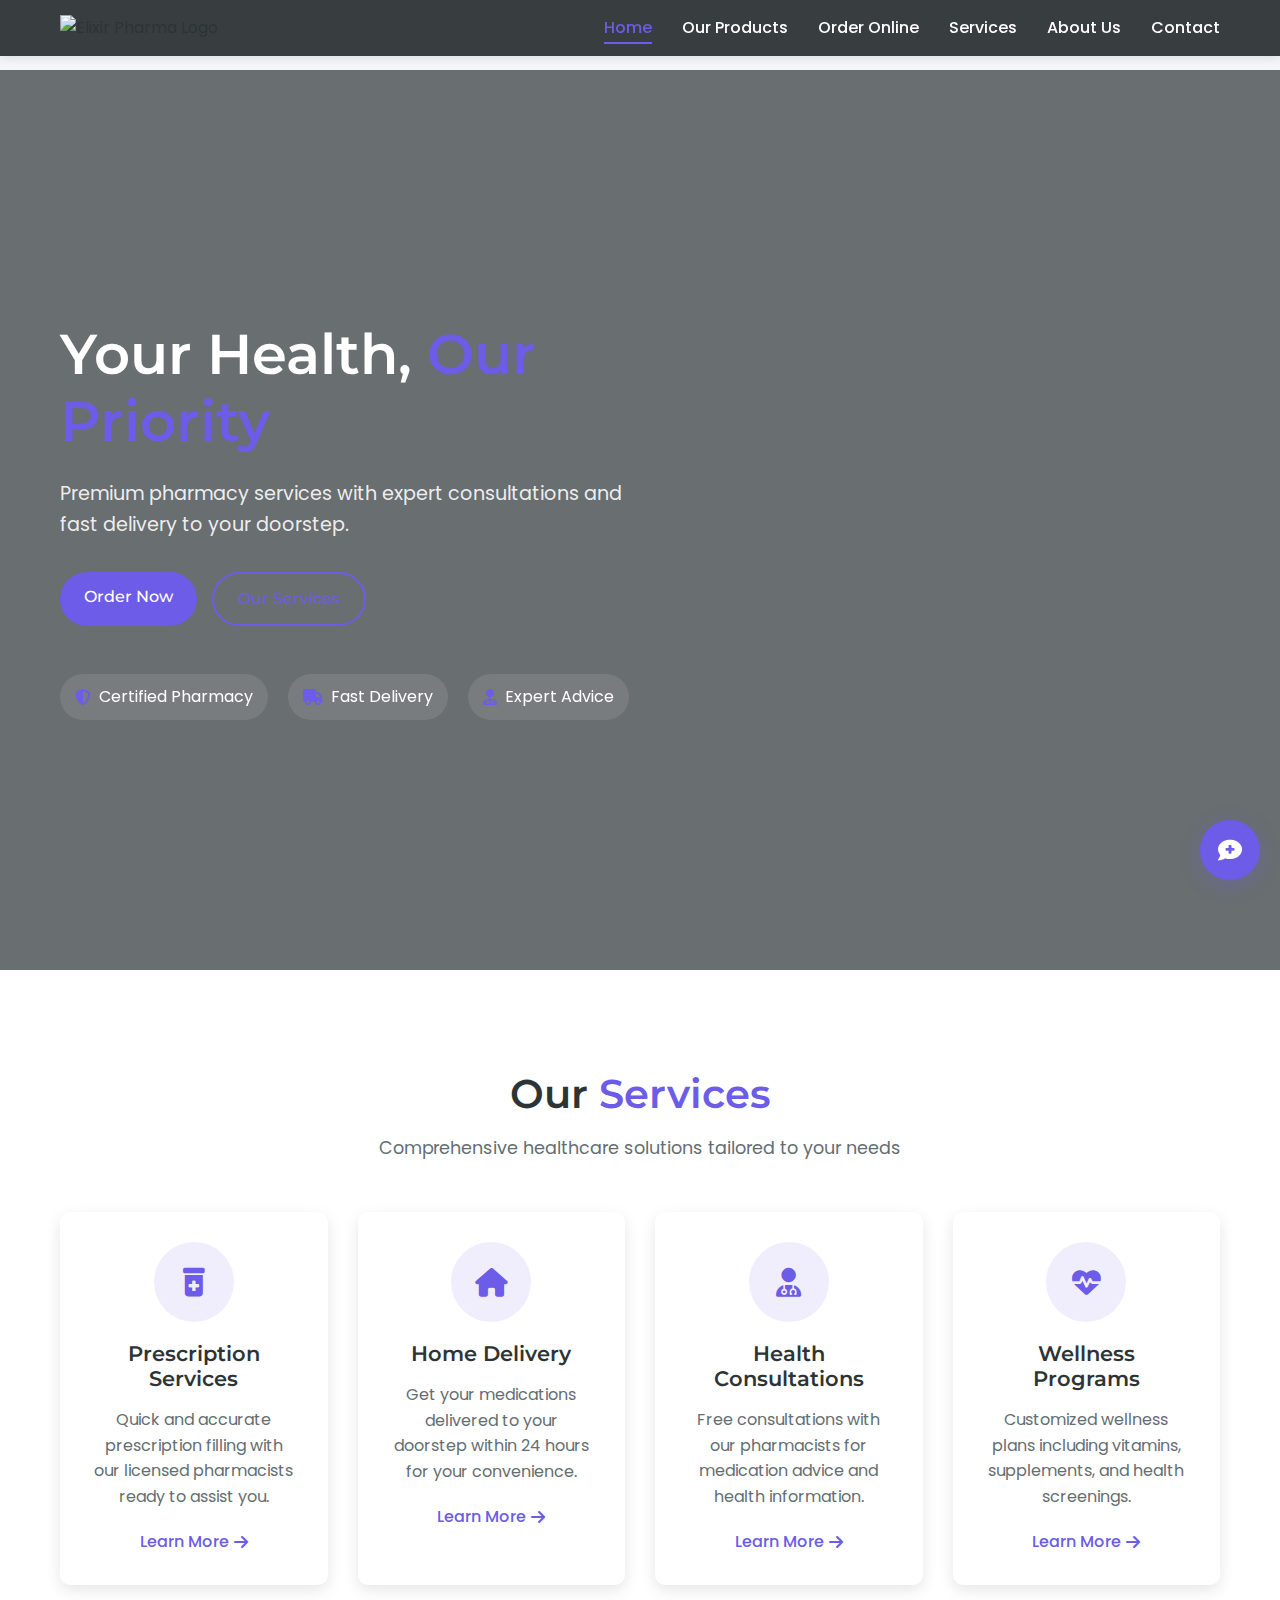
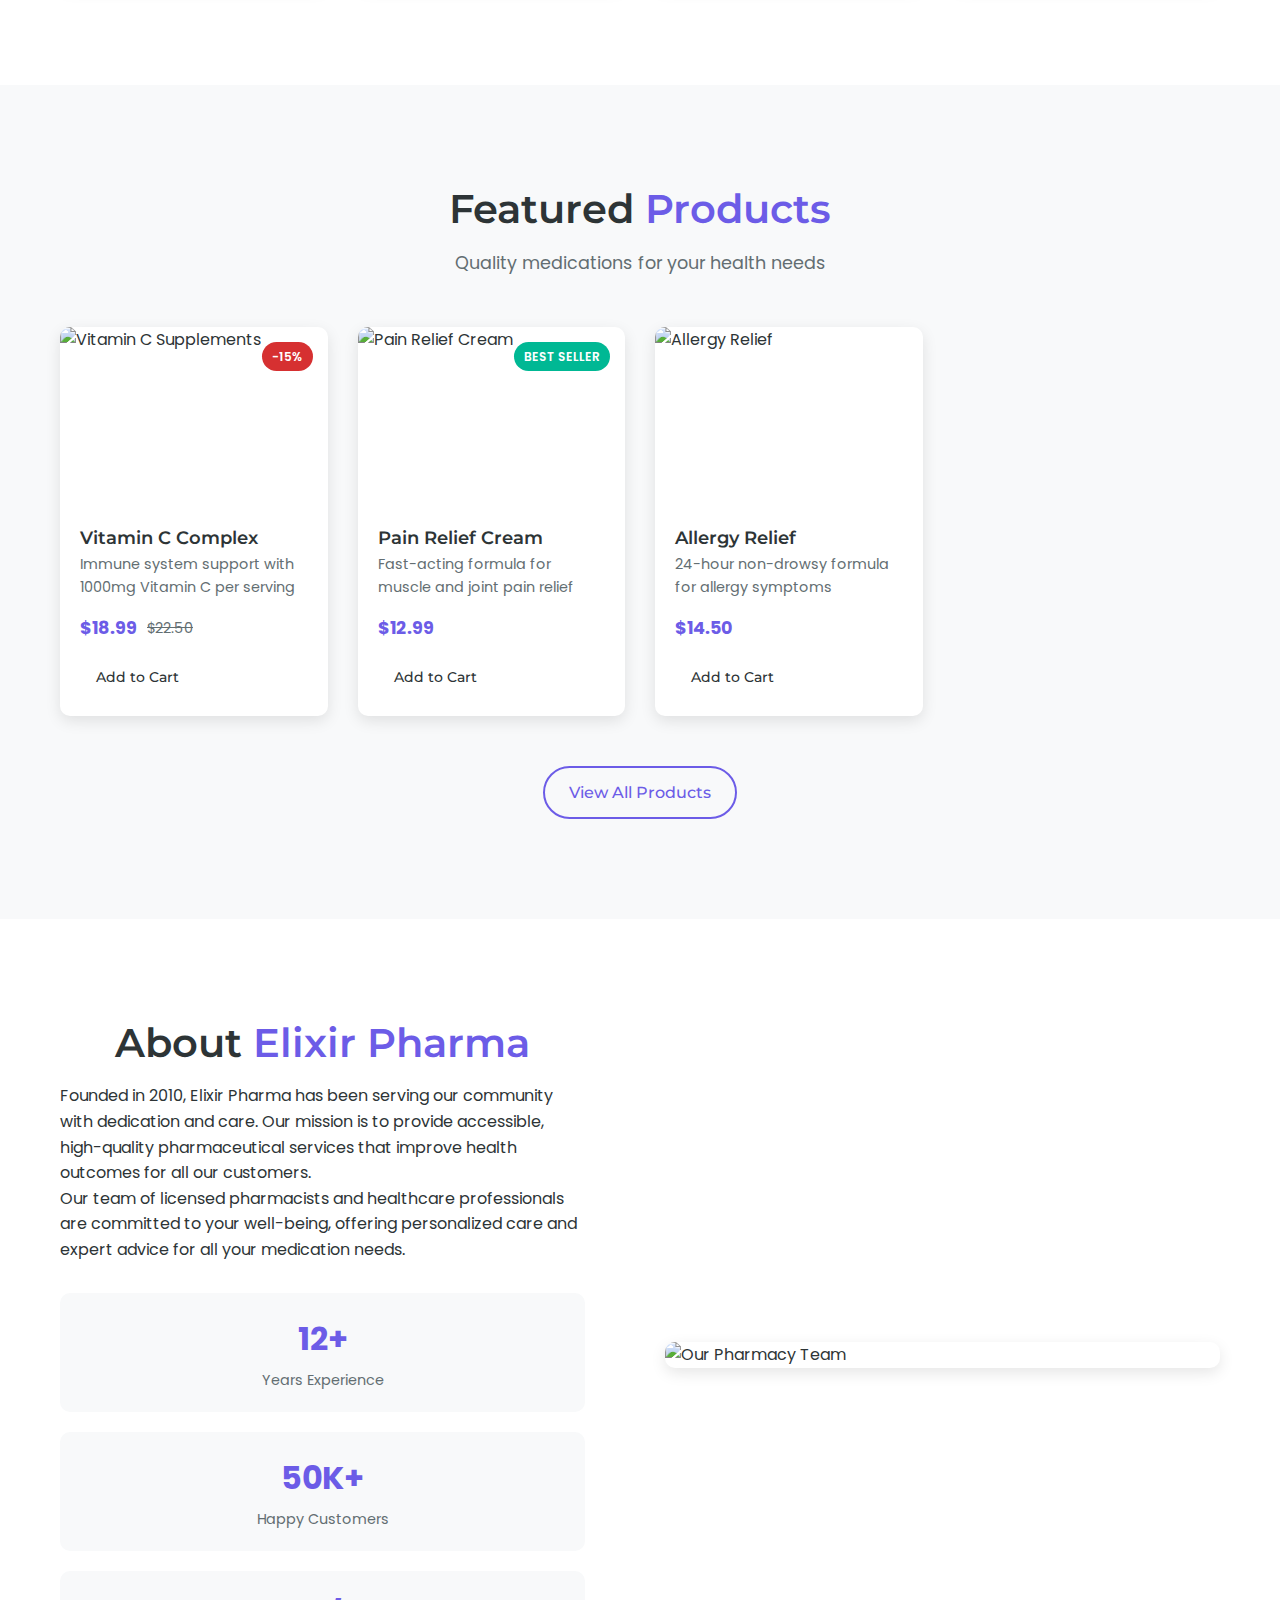
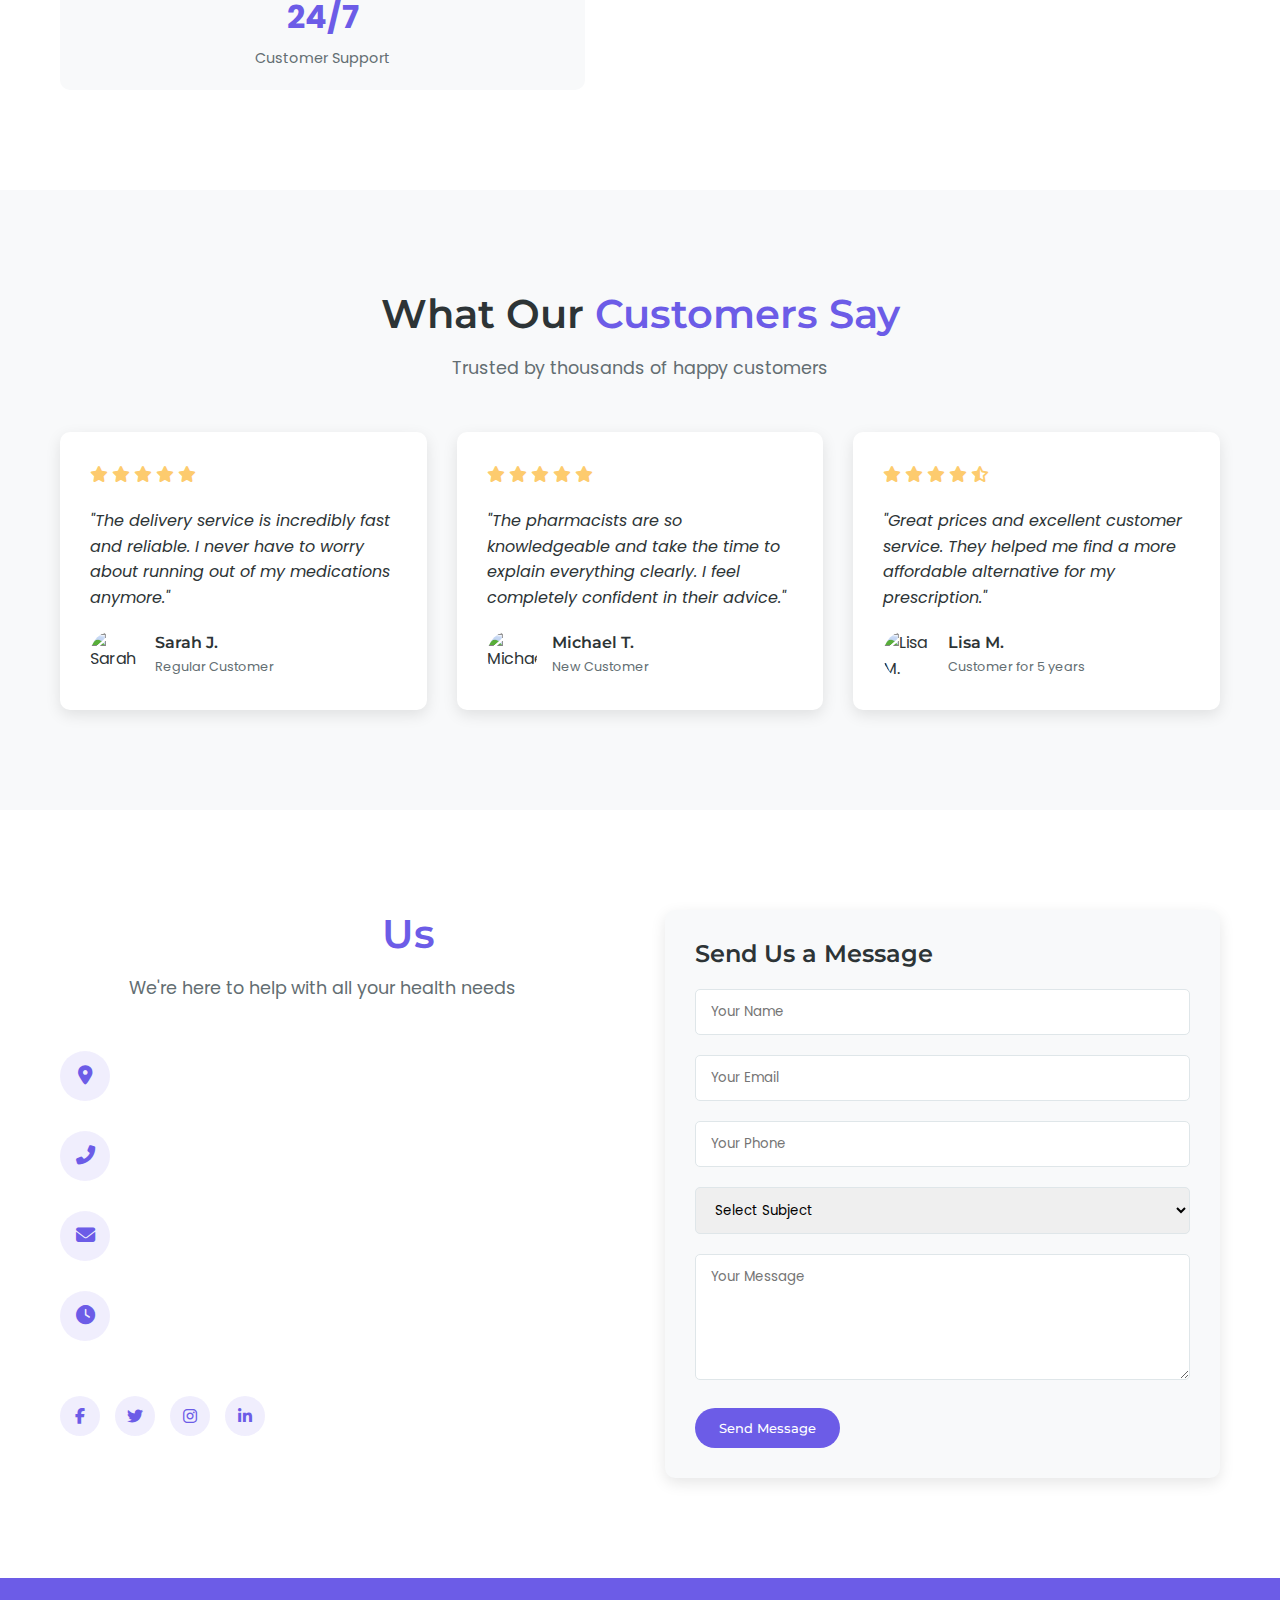
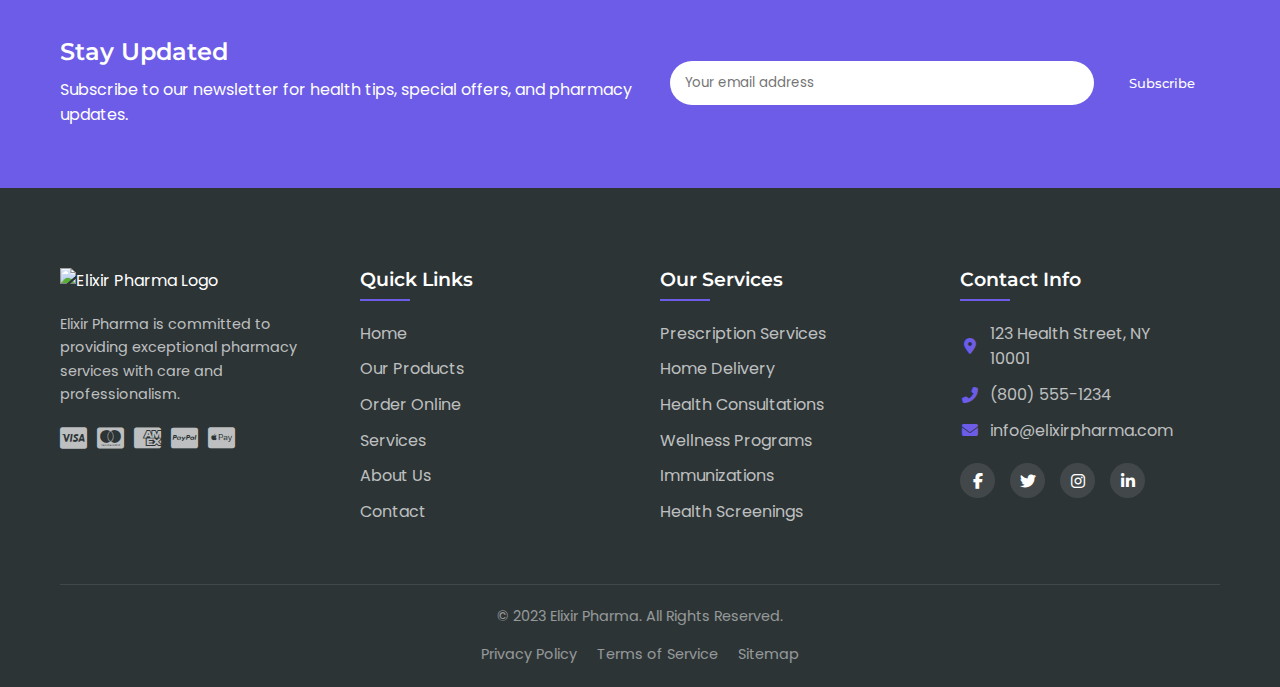
==== index.html @ 80ccb880 "first commit" ====
<!DOCTYPE html>
<html lang="en">
<head>
    <meta charset="UTF-8">
    <meta name="viewport" content="width=device-width, initial-scale=1.0">
    <meta name="description" content="Premium pharmacy services with fast delivery, expert consultations, and competitive prices. Your health is our priority.">
    <meta name="keywords" content="pharmacy, medications, health, wellness, prescription, online pharmacy, medicine delivery">
    <meta name="author" content="Elixir Pharma">
    <meta property="og:title" content="Elixir Pharma | Your Trusted Pharmacy Partner">
    <meta property="og:description" content="Premium pharmacy services with fast delivery and expert consultations.">
    <meta property="og:type" content="website">
    <meta property="og:url" content="https://www.elixirpharma.com">
    <meta property="og:image" content="https://www.elixirpharma.com/images/og-image.jpg">
    <title>Elixir Pharma | Your Trusted Pharmacy Partner</title>
    <link rel="stylesheet" href="https://cdnjs.cloudflare.com/ajax/libs/font-awesome/6.4.0/css/all.min.css">
    <link rel="stylesheet" href="css/style.css">
    <link rel="preconnect" href="https://fonts.googleapis.com">
    <link rel="preconnect" href="https://fonts.gstatic.com" crossorigin>
    <link href="https://fonts.googleapis.com/css2?family=Poppins:wght@300;400;500;600;700&family=Montserrat:wght@400;500;600;700&display=swap" rel="stylesheet">
    <link rel="icon" href="assets/favicon.ico" type="image/x-icon">
</head>
<body>
    <!-- Header with Navigation -->
    <header class="header">
        <div class="container">
            <div class="logo">
                <a href="index.html">
                    <img src="assets/logo.svg" alt="Elixir Pharma Logo" width="180">
                </a>
            </div>
            <nav class="nav">
                <ul>
                    <li><a href="index.html" class="active">Home</a></li>
                    <li><a href="stock.html">Our Products</a></li>
                    <li><a href="orders.html">Order Online</a></li>
                    <li><a href="#services">Services</a></li>
                    <li><a href="#about">About Us</a></li>
                    <li><a href="#contact">Contact</a></li>
                </ul>
            </nav>
            <div class="mobile-menu-btn">
                <i class="fas fa-bars"></i>
            </div>
        </div>
    </header>

    <!-- Hero Section with Video Background -->
    <section class="hero">
        <div class="video-background">
            <video autoplay muted loop playsinline>
                <source src="https://assets.mixkit.co/videos/preview/mixkit-medical-laboratory-samples-18604-large.mp4" type="video/mp4">
                Your browser does not support the video tag.
            </video>
            <div class="overlay"></div>
        </div>
        <div class="container">
            <div class="hero-content">
                <h1>Your Health, <span class="highlight">Our Priority</span></h1>
                <p class="subtitle">Premium pharmacy services with expert consultations and fast delivery to your doorstep.</p>
                <div class="cta-buttons">
                    <a href="orders.html" class="btn primary">Order Now</a>
                    <a href="#services" class="btn secondary">Our Services</a>
                </div>
                <div class="trust-badges">
                    <div class="badge">
                        <i class="fas fa-shield-alt"></i>
                        <span>Certified Pharmacy</span>
                    </div>
                    <div class="badge">
                        <i class="fas fa-truck"></i>
                        <span>Fast Delivery</span>
                    </div>
                    <div class="badge">
                        <i class="fas fa-user-md"></i>
                        <span>Expert Advice</span>
                    </div>
                </div>
            </div>
        </div>
    </section>

    <!-- Services Section -->
    <section id="services" class="services">
        <div class="container">
            <h2 class="section-title">Our <span class="highlight">Services</span></h2>
            <p class="section-subtitle">Comprehensive healthcare solutions tailored to your needs</p>
            
            <div class="services-grid">
                <div class="service-card">
                    <div class="icon">
                        <i class="fas fa-prescription-bottle-alt"></i>
                    </div>
                    <h3>Prescription Services</h3>
                    <p>Quick and accurate prescription filling with our licensed pharmacists ready to assist you.</p>
                    <a href="#" class="learn-more">Learn More <i class="fas fa-arrow-right"></i></a>
                </div>
                
                <div class="service-card">
                    <div class="icon">
                        <i class="fas fa-home"></i>
                    </div>
                    <h3>Home Delivery</h3>
                    <p>Get your medications delivered to your doorstep within 24 hours for your convenience.</p>
                    <a href="#" class="learn-more">Learn More <i class="fas fa-arrow-right"></i></a>
                </div>
                
                <div class="service-card">
                    <div class="icon">
                        <i class="fas fa-user-md"></i>
                    </div>
                    <h3>Health Consultations</h3>
                    <p>Free consultations with our pharmacists for medication advice and health information.</p>
                    <a href="#" class="learn-more">Learn More <i class="fas fa-arrow-right"></i></a>
                </div>
                
                <div class="service-card">
                    <div class="icon">
                        <i class="fas fa-heartbeat"></i>
                    </div>
                    <h3>Wellness Programs</h3>
                    <p>Customized wellness plans including vitamins, supplements, and health screenings.</p>
                    <a href="#" class="learn-more">Learn More <i class="fas fa-arrow-right"></i></a>
                </div>
            </div>
        </div>
    </section>

    <!-- Featured Products Section -->
    <section class="featured-products">
        <div class="container">
            <h2 class="section-title">Featured <span class="highlight">Products</span></h2>
            <p class="section-subtitle">Quality medications for your health needs</p>
            
            <div class="products-grid">
                <!-- Product 1 -->
                <div class="product-card">
                    <div class="product-image">
                        <img src="https://images.unsplash.com/photo-1584308666744-24d5c474f2ae" alt="Vitamin C Supplements">
                        <div class="discount-badge">-15%</div>
                    </div>
                    <div class="product-info">
                        <h3>Vitamin C Complex</h3>
                        <p class="product-desc">Immune system support with 1000mg Vitamin C per serving</p>
                        <div class="price">
                            <span class="current-price">$18.99</span>
                            <span class="old-price">$22.50</span>
                        </div>
                        <a href="orders.html" class="btn small">Add to Cart</a>
                    </div>
                </div>
                
                <!-- Product 2 -->
                <div class="product-card">
                    <div class="product-image">
                        <img src="https://images.unsplash.com/photo-1631729371254-42c2892f0e6e" alt="Pain Relief Cream">
                        <div class="best-seller">BEST SELLER</div>
                    </div>
                    <div class="product-info">
                        <h3>Pain Relief Cream</h3>
                        <p class="product-desc">Fast-acting formula for muscle and joint pain relief</p>
                        <div class="price">
                            <span class="current-price">$12.99</span>
                        </div>
                        <a href="orders.html" class="btn small">Add to Cart</a>
                    </div>
                </div>
                
                <!-- Product 3 -->
                <div class="product-card">
                    <div class="product-image">
                        <img src="https://images.unsplash.com/photo-1607619056574-7b8d3ee536b2" alt="Allergy Relief">
                    </div>
                    <div class="product-info">
                        <h3>Allergy Relief</h3>
                        <p class="product-desc">24-hour non-drowsy formula for allergy symptoms</p>
                        <div class="price">
                            <span class="current-price">$14.50</span>
                        </div>
                        <a href="orders.html" class="btn small">Add to Cart</a>
                    </div>
                </div>
            </div>
            
            <div class="view-all">
                <a href="stock.html" class="btn secondary">View All Products</a>
            </div>
        </div>
    </section>

    <!-- About Us Section -->
    <section id="about" class="about">
        <div class="container">
            <div class="about-content">
                <div class="about-text">
                    <h2 class="section-title">About <span class="highlight">Elixir Pharma</span></h2>
                    <p>Founded in 2010, Elixir Pharma has been serving our community with dedication and care. Our mission is to provide accessible, high-quality pharmaceutical services that improve health outcomes for all our customers.</p>
                    <p>Our team of licensed pharmacists and healthcare professionals are committed to your well-being, offering personalized care and expert advice for all your medication needs.</p>
                    <div class="stats">
                        <div class="stat-item">
                            <div class="stat-number">12+</div>
                            <div class="stat-label">Years Experience</div>
                        </div>
                        <div class="stat-item">
                            <div class="stat-number">50K+</div>
                            <div class="stat-label">Happy Customers</div>
                        </div>
                        <div class="stat-item">
                            <div class="stat-number">24/7</div>
                            <div class="stat-label">Customer Support</div>
                        </div>
                    </div>
                </div>
                <div class="about-image">
                    <img src="https://images.unsplash.com/photo-1581093450021-4a7360e9a6d7" alt="Our Pharmacy Team">
                </div>
            </div>
        </div>
    </section>

    <!-- Testimonials Section -->
    <section class="testimonials">
        <div class="container">
            <h2 class="section-title">What Our <span class="highlight">Customers Say</span></h2>
            <p class="section-subtitle">Trusted by thousands of happy customers</p>
            
            <div class="testimonial-slider">
                <div class="testimonial-card">
                    <div class="rating">
                        <i class="fas fa-star"></i>
                        <i class="fas fa-star"></i>
                        <i class="fas fa-star"></i>
                        <i class="fas fa-star"></i>
                        <i class="fas fa-star"></i>
                    </div>
                    <p class="testimonial-text">"The delivery service is incredibly fast and reliable. I never have to worry about running out of my medications anymore."</p>
                    <div class="customer">
                        <img src="https://randomuser.me/api/portraits/women/45.jpg" alt="Sarah J.">
                        <div class="customer-info">
                            <h4>Sarah J.</h4>
                            <p>Regular Customer</p>
                        </div>
                    </div>
                </div>
                
                <div class="testimonial-card">
                    <div class="rating">
                        <i class="fas fa-star"></i>
                        <i class="fas fa-star"></i>
                        <i class="fas fa-star"></i>
                        <i class="fas fa-star"></i>
                        <i class="fas fa-star"></i>
                    </div>
                    <p class="testimonial-text">"The pharmacists are so knowledgeable and take the time to explain everything clearly. I feel completely confident in their advice."</p>
                    <div class="customer">
                        <img src="https://randomuser.me/api/portraits/men/32.jpg" alt="Michael T.">
                        <div class="customer-info">
                            <h4>Michael T.</h4>
                            <p>New Customer</p>
                        </div>
                    </div>
                </div>
                
                <div class="testimonial-card">
                    <div class="rating">
                        <i class="fas fa-star"></i>
                        <i class="fas fa-star"></i>
                        <i class="fas fa-star"></i>
                        <i class="fas fa-star"></i>
                        <i class="fas fa-star-half-alt"></i>
                    </div>
                    <p class="testimonial-text">"Great prices and excellent customer service. They helped me find a more affordable alternative for my prescription."</p>
                    <div class="customer">
                        <img src="https://randomuser.me/api/portraits/women/68.jpg" alt="Lisa M.">
                        <div class="customer-info">
                            <h4>Lisa M.</h4>
                            <p>Customer for 5 years</p>
                        </div>
                    </div>
                </div>
            </div>
        </div>
    </section>

    <!-- Contact Section -->
    <section id="contact" class="contact">
        <div class="container">
            <div class="contact-container">
                <div class="contact-info">
                    <h2 class="section-title">Contact <span class="highlight">Us</span></h2>
                    <p class="section-subtitle">We're here to help with all your health needs</p>
                    
                    <div class="info-item">
                        <div class="icon">
                            <i class="fas fa-map-marker-alt"></i>
                        </div>
                        <div class="info-content">
                            <h4>Our Location</h4>
                            <p>123 Health Street, Medical District, NY 10001</p>
                        </div>
                    </div>
                    
                    <div class="info-item">
                        <div class="icon">
                            <i class="fas fa-phone-alt"></i>
                        </div>
                        <div class="info-content">
                            <h4>Phone Number</h4>
                            <p>(800) 555-1234</p>
                        </div>
                    </div>
                    
                    <div class="info-item">
                        <div class="icon">
                            <i class="fas fa-envelope"></i>
                        </div>
                        <div class="info-content">
                            <h4>Email Address</h4>
                            <p>info@elixirpharma.com</p>
                        </div>
                    </div>
                    
                    <div class="info-item">
                        <div class="icon">
                            <i class="fas fa-clock"></i>
                        </div>
                        <div class="info-content">
                            <h4>Working Hours</h4>
                            <p>Monday - Friday: 8:00 AM - 10:00 PM<br>
                            Saturday - Sunday: 9:00 AM - 8:00 PM</p>
                        </div>
                    </div>
                    
                    <div class="social-links">
                        <a href="#"><i class="fab fa-facebook-f"></i></a>
                        <a href="#"><i class="fab fa-twitter"></i></a>
                        <a href="#"><i class="fab fa-instagram"></i></a>
                        <a href="#"><i class="fab fa-linkedin-in"></i></a>
                    </div>
                </div>
                
                <div class="contact-form">
                    <h3>Send Us a Message</h3>
                    <form action="https://formspree.io/f/your-form-id" method="POST">
                        <div class="form-group">
                            <input type="text" name="name" placeholder="Your Name" required>
                        </div>
                        <div class="form-group">
                            <input type="email" name="email" placeholder="Your Email" required>
                        </div>
                        <div class="form-group">
                            <input type="tel" name="phone" placeholder="Your Phone">
                        </div>
                        <div class="form-group">
                            <select name="subject" required>
                                <option value="" disabled selected>Select Subject</option>
                                <option value="General Inquiry">General Inquiry</option>
                                <option value="Prescription Question">Prescription Question</option>
                                <option value="Delivery Inquiry">Delivery Inquiry</option>
                                <option value="Product Question">Product Question</option>
                                <option value="Other">Other</option>
                            </select>
                        </div>
                        <div class="form-group">
                            <textarea name="message" placeholder="Your Message" rows="5" required></textarea>
                        </div>
                        <button type="submit" class="btn primary">Send Message</button>
                    </form>
                </div>
            </div>
        </div>
    </section>

    <!-- Newsletter Section -->
    <section class="newsletter">
        <div class="container">
            <div class="newsletter-container">
                <div class="newsletter-text">
                    <h3>Stay Updated</h3>
                    <p>Subscribe to our newsletter for health tips, special offers, and pharmacy updates.</p>
                </div>
                <form class="newsletter-form">
                    <input type="email" placeholder="Your email address" required>
                    <button type="submit" class="btn primary">Subscribe</button>
                </form>
            </div>
        </div>
    </section>

    <!-- Footer -->
    <footer class="footer">
        <div class="container">
            <div class="footer-grid">
                <div class="footer-col">
                    <img src="assets/logo-white.svg" alt="Elixir Pharma Logo" width="160">
                    <p class="footer-about">Elixir Pharma is committed to providing exceptional pharmacy services with care and professionalism.</p>
                    <div class="payment-methods">
                        <i class="fab fa-cc-visa"></i>
                        <i class="fab fa-cc-mastercard"></i>
                        <i class="fab fa-cc-amex"></i>
                        <i class="fab fa-cc-paypal"></i>
                        <i class="fab fa-cc-apple-pay"></i>
                    </div>
                </div>
                
                <div class="footer-col">
                    <h4>Quick Links</h4>
                    <ul>
                        <li><a href="index.html">Home</a></li>
                        <li><a href="stock.html">Our Products</a></li>
                        <li><a href="orders.html">Order Online</a></li>
                        <li><a href="#services">Services</a></li>
                        <li><a href="#about">About Us</a></li>
                        <li><a href="#contact">Contact</a></li>
                    </ul>
                </div>
                
                <div class="footer-col">
                    <h4>Our Services</h4>
                    <ul>
                        <li><a href="#">Prescription Services</a></li>
                        <li><a href="#">Home Delivery</a></li>
                        <li><a href="#">Health Consultations</a></li>
                        <li><a href="#">Wellness Programs</a></li>
                        <li><a href="#">Immunizations</a></li>
                        <li><a href="#">Health Screenings</a></li>
                    </ul>
                </div>
                
                <div class="footer-col">
                    <h4>Contact Info</h4>
                    <ul class="contact-info">
                        <li><i class="fas fa-map-marker-alt"></i> 123 Health Street, NY 10001</li>
                        <li><i class="fas fa-phone-alt"></i> (800) 555-1234</li>
                        <li><i class="fas fa-envelope"></i> info@elixirpharma.com</li>
                    </ul>
                    <div class="footer-social">
                        <a href="#"><i class="fab fa-facebook-f"></i></a>
                        <a href="#"><i class="fab fa-twitter"></i></a>
                        <a href="#"><i class="fab fa-instagram"></i></a>
                        <a href="#"><i class="fab fa-linkedin-in"></i></a>
                    </div>
                </div>
            </div>
            
            <div class="footer-bottom">
                <div class="copyright">
                    &copy; 2023 Elixir Pharma. All Rights Reserved.
                </div>
                <div class="footer-links">
                    <a href="#">Privacy Policy</a>
                    <a href="#">Terms of Service</a>
                    <a href="#">Sitemap</a>
                </div>
            </div>
        </div>
    </footer>

    <!-- Chatbot Widget -->
    <div class="chatbot-container">
        <div class="chatbot-header">
            <div class="chatbot-title">
                <i class="fas fa-robot"></i>
                <h4>Pharmacy Assistant</h4>
            </div>
            <button class="chatbot-close">
                <i class="fas fa-times"></i>
            </button>
        </div>
        <div class="chatbot-messages">
            <div class="chatbot-welcome">
                <p>Hello! I'm your virtual pharmacy assistant. How can I help you today?</p>
                <div class="quick-questions">
                    <button class="quick-question">Prescription refill</button>
                    <button class="quick-question">Delivery options</button>
                    <button class="quick-question">Product information</button>
                    <button class="quick-question">Talk to pharmacist</button>
                </div>
            </div>
        </div>
        <div class="chatbot-input">
            <input type="text" placeholder="Type your message...">
            <button class="chatbot-send">
                <i class="fas fa-paper-plane"></i>
            </button>
        </div>
    </div>
    <button class="chatbot-toggle">
        <i class="fas fa-comment-medical"></i>
    </button>

    <script src="js/script.js"></script>
    <script src="js/chatbot.js"></script>
</body>
</html>
---- css/style.css ----
/* Base Styles */
:root {
    --primary-color: #6c5ce7;
    --primary-dark: #5649c0;
    --secondary-color: #00cec9;
    --accent-color: #fd79a8;
    --dark-color: #2d3436;
    --light-color: #f5f6fa;
    --gray-color: #636e72;
    --light-gray: #dfe6e9;
    --success-color: #00b894;
    --warning-color: #fdcb6e;
    --danger-color: #d63031;
    --font-primary: 'Poppins', sans-serif;
    --font-secondary: 'Montserrat', sans-serif;
    --box-shadow: 0 5px 15px rgba(0, 0, 0, 0.1);
    --transition: all 0.3s ease;
}

* {
    margin: 0;
    padding: 0;
    box-sizing: border-box;
}

html {
    scroll-behavior: smooth;
}

body {
    font-family: var(--font-primary);
    color: var(--dark-color);
    background-color: var(--light-color);
    line-height: 1.6;
    overflow-x: hidden;
}

h1, h2, h3, h4, h5, h6 {
    font-family: var(--font-secondary);
    font-weight: 600;
    line-height: 1.2;
}

a {
    text-decoration: none;
    color: inherit;
    transition: var(--transition);
}

ul {
    list-style: none;
}

img {
    max-width: 100%;
    height: auto;
}

.container {
    width: 100%;
    max-width: 1200px;
    margin: 0 auto;
    padding: 0 20px;
}

.btn {
    display: inline-block;
    padding: 12px 24px;
    border-radius: 30px;
    font-weight: 500;
    text-align: center;
    cursor: pointer;
    transition: var(--transition);
    border: none;
    font-family: var(--font-secondary);
}

.btn.primary {
    background-color: var(--primary-color);
    color: white;
}

.btn.primary:hover {
    background-color: var(--primary-dark);
    transform: translateY(-3px);
    box-shadow: var(--box-shadow);
}

.btn.secondary {
    background-color: transparent;
    color: var(--primary-color);
    border: 2px solid var(--primary-color);
}

.btn.secondary:hover {
    background-color: var(--primary-color);
    color: white;
    transform: translateY(-3px);
    box-shadow: var(--box-shadow);
}

.btn.small {
    padding: 8px 16px;
    font-size: 14px;
}

.highlight {
    color: var(--primary-color);
}

.section-title {
    font-size: 2.5rem;
    margin-bottom: 1rem;
    text-align: center;
}

.section-subtitle {
    color: var(--gray-color);
    text-align: center;
    margin-bottom: 3rem;
    font-size: 1.1rem;
}

/* Header Styles */
.header {
    position: fixed;
    top: 0;
    left: 0;
    width: 100%;
    z-index: 1000;
    background-color: rgba(45, 52, 54, 0.95);
    backdrop-filter: blur(10px);
    padding: 15px 0;
    box-shadow: 0 2px 10px rgba(0, 0, 0, 0.1);
    transition: var(--transition);
}

.header .container {
    display: flex;
    justify-content: space-between;
    align-items: center;
}

.logo img {
    transition: var(--transition);
}

.logo img:hover {
    opacity: 0.9;
}

.nav ul {
    display: flex;
    gap: 30px;
}

.nav a {
    color: white;
    font-weight: 500;
    position: relative;
    padding: 5px 0;
}

.nav a::after {
    content: '';
    position: absolute;
    bottom: 0;
    left: 0;
    width: 0;
    height: 2px;
    background-color: var(--primary-color);
    transition: var(--transition);
}

.nav a:hover::after,
.nav a.active::after {
    width: 100%;
}

.nav a.active {
    color: var(--primary-color);
}

.cart-icon {
    position: relative;
    margin-left: 20px;
}

.cart-icon a {
    color: white;
    font-size: 1.2rem;
    display: flex;
    align-items: center;
}

.cart-count {
    background-color: var(--accent-color);
    color: white;
    border-radius: 50%;
    width: 20px;
    height: 20px;
    display: flex;
    justify-content: center;
    align-items: center;
    font-size: 12px;
    position: absolute;
    top: -8px;
    right: -8px;
}

.mobile-menu-btn {
    display: none;
    color: white;
    font-size: 1.5rem;
    cursor: pointer;
}

/* Hero Section */
.hero {
    position: relative;
    height: 100vh;
    min-height: 700px;
    display: flex;
    align-items: center;
    margin-top: 70px;
}

.video-background {
    position: absolute;
    top: 0;
    left: 0;
    width: 100%;
    height: 100%;
    overflow: hidden;
    z-index: -1;
}

.video-background video {
    min-width: 100%;
    min-height: 100%;
    object-fit: cover;
}

.overlay {
    position: absolute;
    top: 0;
    left: 0;
    width: 100%;
    height: 100%;
    background-color: rgba(45, 52, 54, 0.7);
}

.hero-content {
    max-width: 600px;
    color: white;
}

.hero h1 {
    font-size: 3.5rem;
    margin-bottom: 1.5rem;
    line-height: 1.2;
}

.hero .subtitle {
    font-size: 1.2rem;
    margin-bottom: 2rem;
    color: rgba(255, 255, 255, 0.9);
}

.cta-buttons {
    display: flex;
    gap: 15px;
    margin-bottom: 3rem;
}

.trust-badges {
    display: flex;
    gap: 20px;
    flex-wrap: wrap;
}

.badge {
    display: flex;
    align-items: center;
    gap: 8px;
    background-color: rgba(255, 255, 255, 0.1);
    padding: 10px 15px;
    border-radius: 30px;
    backdrop-filter: blur(5px);
}

.badge i {
    color: var(--primary-color);
}

/* Services Section */
.services {
    padding: 100px 0;
    background-color: white;
}

.services-grid {
    display: grid;
    grid-template-columns: repeat(auto-fit, minmax(250px, 1fr));
    gap: 30px;
    margin-top: 50px;
}

.service-card {
    background-color: white;
    border-radius: 10px;
    padding: 30px;
    box-shadow: var(--box-shadow);
    transition: var(--transition);
    text-align: center;
}

.service-card:hover {
    transform: translateY(-10px);
    box-shadow: 0 15px 30px rgba(0, 0, 0, 0.1);
}

.service-card .icon {
    width: 80px;
    height: 80px;
    background-color: rgba(108, 92, 231, 0.1);
    border-radius: 50%;
    display: flex;
    justify-content: center;
    align-items: center;
    margin: 0 auto 20px;
    font-size: 1.8rem;
    color: var(--primary-color);
}

.service-card h3 {
    margin-bottom: 15px;
    font-size: 1.3rem;
}

.service-card p {
    color: var(--gray-color);
    margin-bottom: 20px;
}

.learn-more {
    color: var(--primary-color);
    font-weight: 500;
    display: inline-flex;
    align-items: center;
    gap: 5px;
}

/* Featured Products */
.featured-products {
    padding: 100px 0;
    background-color: #f8f9fa;
}

.products-grid {
    display: grid;
    grid-template-columns: repeat(auto-fit, minmax(280px, 1fr));
    gap: 30px;
    margin-top: 50px;
}

.product-card {
    background-color: white;
    border-radius: 10px;
    overflow: hidden;
    box-shadow: var(--box-shadow);
    transition: var(--transition);
}

.product-card:hover {
    transform: translateY(-10px);
    box-shadow: 0 15px 30px rgba(0, 0, 0, 0.1);
}

.product-image {
    position: relative;
    height: 200px;
    overflow: hidden;
}

.product-image img {
    width: 100%;
    height: 100%;
    object-fit: cover;
    transition: var(--transition);
}

.product-card:hover .product-image img {
    transform: scale(1.05);
}

.discount-badge, .best-seller {
    position: absolute;
    top: 15px;
    right: 15px;
    padding: 5px 10px;
    border-radius: 20px;
    font-size: 12px;
    font-weight: 600;
    color: white;
}

.discount-badge {
    background-color: var(--danger-color);
}

.best-seller {
    background-color: var(--success-color);
}

.product-info {
    padding: 20px;
}

.product-info h3 {
    margin-bottom: 5px;
    font-size: 1.2rem;
}

.product-desc {
    color: var(--gray-color);
    font-size: 0.9rem;
    margin-bottom: 15px;
}

.price {
    display: flex;
    align-items: center;
    gap: 10px;
    margin-bottom: 15px;
}

.current-price {
    font-size: 1.2rem;
    font-weight: 700;
    color: var(--primary-color);
}

.old-price {
    font-size: 0.9rem;
    text-decoration: line-through;
    color: var(--gray-color);
}

.view-all {
    text-align: center;
    margin-top: 50px;
}

/* About Section */
.about {
    padding: 100px 0;
    background-color: white;
}

.about-content {
    display: grid;
    grid-template-columns: 1fr 1fr;
    gap: 50px;
    align-items: center;
}

.about-text {
    padding-right: 30px;
}

.about-image {
    border-radius: 10px;
    overflow: hidden;
    box-shadow: var(--box-shadow);
}

.about-image img {
    width: 100%;
    height: auto;
    display: block;
}

.stats {
    display: grid;
    grid-template-columns: repeat(3, 1fr));
    gap: 20px;
    margin-top: 30px;
}

.stat-item {
    text-align: center;
    padding: 20px;
    background-color: #f8f9fa;
    border-radius: 10px;
}

.stat-number {
    font-size: 2rem;
    font-weight: 700;
    color: var(--primary-color);
    margin-bottom: 5px;
}

.stat-label {
    font-size: 0.9rem;
    color: var(--gray-color);
}

/* Testimonials */
.testimonials {
    padding: 100px 0;
    background-color: #f8f9fa;
}

.testimonial-slider {
    display: grid;
    grid-template-columns: repeat(auto-fit, minmax(300px, 1fr));
    gap: 30px;
    margin-top: 50px;
}

.testimonial-card {
    background-color: white;
    border-radius: 10px;
    padding: 30px;
    box-shadow: var(--box-shadow);
}

.rating {
    color: var(--warning-color);
    margin-bottom: 20px;
}

.testimonial-text {
    font-style: italic;
    margin-bottom: 20px;
    color: var(--dark-color);
}

.customer {
    display: flex;
    align-items: center;
    gap: 15px;
}

.customer img {
    width: 50px;
    height: 50px;
    border-radius: 50%;
    object-fit: cover;
}

.customer-info h4 {
    font-size: 1rem;
    margin-bottom: 5px;
}

.customer-info p {
    font-size: 0.8rem;
    color: var(--gray-color);
}

/* Contact Section */
.contact {
    padding: 100px 0;
    background-color: white;
}

.contact-container {
    display: grid;
    grid-template-columns: 1fr 1fr;
    gap: 50px;
}

.contact-info {
    padding-right: 30px;
}

.info-item {
    display: flex;
    gap: 20px;
    margin-bottom: 30px;
}

.info-item .icon {
    width: 50px;
    height: 50px;
    background-color: rgba(108, 92, 231, 0.1);
    border-radius: 50%;
    display: flex;
    justify-content: center;
    align-items: center;
    font-size: 1.2rem;
    color: var(--primary-color);
    flex-shrink: 0;
}

.info-content h4 {
    margin-bottom: 5px;
}

.social-links {
    display: flex;
    gap: 15px;
    margin-top: 30px;
}

.social-links a {
    width: 40px;
    height: 40px;
    background-color: rgba(108, 92, 231, 0.1);
    border-radius: 50%;
    display: flex;
    justify-content: center;
    align-items: center;
    color: var(--primary-color);
    transition: var(--transition);
}

.social-links a:hover {
    background-color: var(--primary-color);
    color: white;
}

.contact-form {
    background-color: #f8f9fa;
    padding: 30px;
    border-radius: 10px;
    box-shadow: var(--box-shadow);
}

.contact-form h3 {
    margin-bottom: 20px;
    font-size: 1.5rem;
}

.form-group {
    margin-bottom: 20px;
}

.form-group input,
.form-group textarea,
.form-group select {
    width: 100%;
    padding: 12px 15px;
    border: 1px solid var(--light-gray);
    border-radius: 5px;
    font-family: var(--font-primary);
    transition: var(--transition);
}

.form-group input:focus,
.form-group textarea:focus,
.form-group select:focus {
    outline: none;
    border-color: var(--primary-color);
    box-shadow: 0 0 0 3px rgba(108, 92, 231, 0.2);
}

.form-group textarea {
    resize: vertical;
    min-height: 120px;
}

/* Newsletter */
.newsletter {
    padding: 60px 0;
    background-color: var(--primary-color);
    color: white;
}

.newsletter-container {
    display: flex;
    justify-content: space-between;
    align-items: center;
}

.newsletter-text h3 {
    font-size: 1.5rem;
    margin-bottom: 10px;
}

.newsletter-form {
    display: flex;
    gap: 10px;
    width: 50%;
}

.newsletter-form input {
    flex: 1;
    padding: 12px 15px;
    border: none;
    border-radius: 30px;
    font-family: var(--font-primary);
}

.newsletter-form button {
    padding: 12px 25px;
}

/* Footer */
.footer {
    background-color: var(--dark-color);
    color: white;
    padding: 80px 0 0;
}

.footer-grid {
    display: grid;
    grid-template-columns: repeat(auto-fit, minmax(200px, 1fr));
    gap: 40px;
    margin-bottom: 50px;
}

.footer-about {
    color: rgba(255, 255, 255, 0.7);
    margin: 20px 0;
    font-size: 0.9rem;
}

.payment-methods {
    display: flex;
    gap: 10px;
    margin-top: 20px;
    font-size: 1.5rem;
    color: rgba(255, 255, 255, 0.7);
}

.footer-col h4 {
    font-size: 1.2rem;
    margin-bottom: 20px;
    position: relative;
    padding-bottom: 10px;
}

.footer-col h4::after {
    content: '';
    position: absolute;
    bottom: 0;
    left: 0;
    width: 50px;
    height: 2px;
    background-color: var(--primary-color);
}

.footer-col ul li {
    margin-bottom: 10px;
}

.footer-col ul li a {
    color: rgba(255, 255, 255, 0.7);
    transition: var(--transition);
}

.footer-col ul li a:hover {
    color: var(--primary-color);
    padding-left: 5px;
}

.contact-info {
    color: rgba(255, 255, 255, 0.7);
}

.contact-info li {
    margin-bottom: 15px;
    display: flex;
    align-items: center;
    gap: 10px;
}

.contact-info i {
    color: var(--primary-color);
    width: 20px;
    text-align: center;
}

.footer-social {
    display: flex;
    gap: 15px;
    margin-top: 20px;
}

.footer-social a {
    width: 35px;
    height: 35px;
    background-color: rgba(255, 255, 255, 0.1);
    border-radius: 50%;
    display: flex;
    justify-content: center;
    align-items: center;
    color: white;
    transition: var(--transition);
}

.footer-social a:hover {
    background-color: var(--primary-color);
    transform: translateY(-3px);
}

.footer-bottom {
    border-top: 1px solid rgba(255, 255, 255, 0.1);
    padding: 20px 0;
    text-align: center;
    color: rgba(255, 255, 255, 0.5);
    font-size: 0.9rem;
}

.footer-links {
    display: flex;
    justify-content: center;
    gap: 20px;
    margin-top: 15px;
}

.footer-links a {
    color: rgba(255, 255, 255, 0.5);
    transition: var(--transition);
}

.footer-links a:hover {
    color: var(--primary-color);
}

/* Chatbot Styles */
.chatbot-container {
    position: fixed;
    bottom: 80px;
    right: 30px;
    width: 350px;
    background-color: white;
    border-radius: 15px;
    box-shadow: 0 5px 30px rgba(0, 0, 0, 0.2);
    overflow: hidden;
    transform: translateY(20px);
    opacity: 0;
    visibility: hidden;
    transition: all 0.3s ease;
    z-index: 1000;
}

.chatbot-container.active {
    transform: translateY(0);
    opacity: 1;
    visibility: visible;
}

.chatbot-header {
    background-color: var(--primary-color);
    color: white;
    padding: 15px 20px;
    display: flex;
    justify-content: space-between;
    align-items: center;
}

.chatbot-title {
    display: flex;
    align-items: center;
    gap: 10px;
}

.chatbot-title i {
    font-size: 1.2rem;
}

.chatbot-title h4 {
    font-size: 1rem;
    margin: 0;
}

.chatbot-close {
    background: none;
    border: none;
    color: white;
    font-size: 1.2rem;
    cursor: pointer;
    transition: var(--transition);
}

.chatbot-close:hover {
    transform: rotate(90deg);
}

.chatbot-messages {
    height: 300px;
    overflow-y: auto;
    padding: 20px;
    background-color: #f8f9fa;
}

.chatbot-welcome {
    background-color: white;
    padding: 15px;
    border-radius: 10px;
    margin-bottom: 15px;
    box-shadow: 0 2px 5px rgba(0, 0, 0, 0.05);
}

.quick-questions {
    display: grid;
    grid-template-columns: 1fr 1fr;
    gap: 10px;
    margin-top: 15px;
}

.quick-question {
    background-color: var(--light-color);
    border: none;
    border-radius: 20px;
    padding: 8px 12px;
    font-size: 0.8rem;
    cursor: pointer;
    transition: var(--transition);
    text-align: left;
}

.quick-question:hover {
    background-color: var(--primary-color);
    color: white;
}

.chatbot-input {
    display: flex;
    padding: 15px;
    border-top: 1px solid var(--light-gray);
}

.chatbot-input input {
    flex: 1;
    padding: 10px 15px;
    border: 1px solid var(--light-gray);
    border-radius: 30px;
    outline: none;
    transition: var(--transition);
}

.chatbot-input input:focus {
    border-color: var(--primary-color);
}

.chatbot-send {
    background-color: var(--primary-color);
    color: white;
    border: none;
    width: 40px;
    height: 40px;
    border-radius: 50%;
    margin-left: 10px;
    cursor: pointer;
    transition: var(--transition);
}

.chatbot-send:hover {
    background-color: var(--primary-dark);
    transform: translateY(-3px);
}

.chatbot-toggle {
    position: fixed;
    bottom: 20px;
    right: 20px;
    width: 60px;
    height: 60px;
    background-color: var(--primary-color);
    color: white;
    border: none;
    border-radius: 50%;
    display: flex;
    justify-content: center;
    align-items: center;
    font-size: 1.5rem;
    cursor: pointer;
    box-shadow: 0 5px 20px rgba(108, 92, 231, 0.3);
    z-index: 999;
    transition: var(--transition);
}

.chatbot-toggle:hover {
    background-color: var(--primary-dark);
    transform: translateY(-5px);
}

/* Order Page Styles */
.order-hero {
    background: linear-gradient(135deg, var(--primary-color), var(--secondary-color));
    color: white;
    padding: 120px 0 80px;
    text-align: center;
}

.order-hero h1 {
    font-size: 3rem;
    margin-bottom: 1.5rem;
}

.order-hero .subtitle {
    font-size: 1.2rem;
    max-width: 700px;
    margin: 0 auto 3rem;
    color: rgba(255, 255, 255, 0.9);
}

.order-steps {
    display: flex;
    justify-content: center;
    gap: 30px;
    max-width: 900px;
    margin: 0 auto;
}

.step {
    display: flex;
    gap: 15px;
    align-items: center;
    text-align: left;
    background-color: rgba(255, 255, 255, 0.1);
    padding: 15px 20px;
    border-radius: 10px;
    backdrop-filter: blur(5px);
    flex: 1;
}

.step-number {
    width: 30px;
    height: 30px;
    background-color: white;
    color: var(--primary-color);
    border-radius: 50%;
    display: flex;
    justify-content: center;
    align-items: center;
    font-weight: 700;
    flex-shrink: 0;
}

.step-content h4 {
    font-size: 1rem;
    margin-bottom: 5px;
}

.step-content p {
    font-size: 0.8rem;
    color: rgba(255, 255, 255, 0.8);
}

.order-form-section {
    padding: 80px 0;
    background-color: #f8f9fa;
}

.order-form-container {
    display: grid;
    grid-template-columns: 1fr 350px;
    gap: 40px;
}

.order-form {
    background-color: white;
    padding: 30px;
    border-radius: 10px;
    box-shadow: var(--box-shadow);
}

.form-tabs {
    display: flex;
    margin-bottom: 30px;
    border-bottom: 1px solid var(--light-gray);
}

.tab-btn {
    padding: 10px 20px;
    background: none;
    border: none;
    border-bottom: 3px solid transparent;
    font-weight: 500;
    cursor: pointer;
    transition: var(--transition);
    color: var(--gray-color);
}

.tab-btn.active {
    color: var(--primary-color);
    border-bottom-color: var(--primary-color);
}

.tab-content {
    display: none;
}

.tab-content.active {
    display: block;
}

.form-group {
    margin-bottom: 20px;
}

.form-group label {
    display: block;
    margin-bottom: 8px;
    font-weight: 500;
}

.form-group input,
.form-group textarea,
.form-group select {
    width: 100%;
    padding: 12px 15px;
    border: 1px solid var(--light-gray);
    border-radius: 5px;
    font-family: var(--font-primary);
    transition: var(--transition);
}

.form-group input:focus,
.form-group textarea:focus,
.form-group select:focus {
    outline: none;
    border-color: var(--primary-color);
    box-shadow: 0 0 0 3px rgba(108, 92, 231, 0.2);
}

.upload-area {
    border: 2px dashed var(--light-gray);
    border-radius: 5px;
    padding: 30px;
    text-align: center;
    cursor: pointer;
    transition: var(--transition);
}

.upload-area:hover {
    border-color: var(--primary-color);
    background-color: rgba(108, 92, 231, 0.05);
}

.upload-area i {
    font-size: 2rem;
    color: var(--primary-color);
    margin-bottom: 10px;
}

.upload-area p {
    color: var(--gray-color);
}

#prescription-upload {
    display: none;
}

#file-name-display {
    margin-top: 10px;
    font-size: 0.9rem;
    color: var(--gray-color);
}

.order-summary {
    background-color: white;
    padding: 30px;
    border-radius: 10px;
    box-shadow: var(--box-shadow);
    position: sticky;
    top: 100px;
    align-self: start;
}

.order-summary h3 {
    margin-bottom: 20px;
    padding-bottom: 15px;
    border-bottom: 1px solid var(--light-gray);
}

.summary-items {
    min-height: 100px;
    margin-bottom: 20px;
    border-bottom: 1px solid var(--light-gray);
    padding-bottom: 20px;
}

.summary-totals {
    margin-bottom: 20px;
}

.summary-row {
    display: flex;
    justify-content: space-between;
    margin-bottom: 10px;
}

.summary-row.total {
    font-weight: 700;
    font-size: 1.1rem;
    margin-top: 15px;
}

.checkout-btn {
    width: 100%;
    margin-bottom: 20px;
}

.delivery-info, .need-help {
    padding: 15px;
    background-color: #f8f9fa;
    border-radius: 5px;
    margin-bottom: 20px;
}

.delivery-info h4, .need-help h4 {
    margin-bottom: 10px;
    font-size: 1rem;
}

.delivery-info p, .need-help p {
    font-size: 0.9rem;
    color: var(--gray-color);
    margin-bottom: 10px;
    display: flex;
    align-items: center;
    gap: 8px;
}

.delivery-info i, .need-help i {
    color: var(--primary-color);
}

/* Prescription Benefits */
.prescription-benefits {
    padding: 80px 0;
    background-color: white;
}

.benefits-grid {
    display: grid;
    grid-template-columns: repeat(auto-fit, minmax(250px, 1fr));
    gap: 30px;
    margin-top: 50px;
}

.benefit-card {
    text-align: center;
    padding: 30px;
    background-color: #f8f9fa;
    border-radius: 10px;
    transition: var(--transition);
}

.benefit-card:hover {
    transform: translateY(-10px);
    box-shadow: var(--box-shadow);
}

.benefit-card .icon {
    width: 70px;
    height: 70px;
    background-color: rgba(108, 92, 231, 0.1);
    border-radius: 50%;
    display: flex;
    justify-content: center;
    align-items: center;
    margin: 0 auto 20px;
    font-size: 1.5rem;
    color: var(--primary-color);
}

.benefit-card h3 {
    margin-bottom: 15px;
    font-size: 1.2rem;
}

/* FAQ Section */
.faq-section {
    padding: 80px 0;
    background-color: #f8f9fa;
}

.faq-container {
    max-width: 800px;
    margin: 50px auto 0;
}

.faq-item {
    margin-bottom: 15px;
    border-radius: 5px;
    overflow: hidden;
    box-shadow: 0 2px 10px rgba(0, 0, 0, 0.05);
}

.faq-question {
    width: 100%;
    padding: 20px;
    background-color: white;
    border: none;
    text-align: left;
    display: flex;
    justify-content: space-between;
    align-items: center;
    font-weight: 500;
    cursor: pointer;
    transition: var(--transition);
}

.faq-question i {
    transition: var(--transition);
}

.faq-question.active i {
    transform: rotate(180deg);
}

.faq-answer {
    padding: 0 20px;
    max-height: 0;
    overflow: hidden;
    transition: max-height 0.3s ease;
    background-color: white;
}

.faq-answer.active {
    padding: 20px;
    max-height: 500px;
}

.faq-answer p {
    margin-bottom: 15px;
}

.faq-answer ol, .faq-answer ul {
    margin-bottom: 15px;
    padding-left: 20px;
}

.faq-answer li {
    margin-bottom: 8px;
}

.more-questions {
    text-align: center;
    margin-top: 50px;
}

/* Products Page Styles */
.products-hero {
    background: linear-gradient(135deg, var(--primary-dark), var(--primary-color));
    color: white;
    padding: 120px 0 60px;
    text-align: center;
}

.products-hero h1 {
    font-size: 3rem;
    margin-bottom: 1.5rem;
}

.products-hero .subtitle {
    font-size: 1.2rem;
    max-width: 700px;
    margin: 0 auto 3rem;
    color: rgba(255, 255, 255, 0.9);
}

.product-search-large {
    max-width: 600px;
    margin: 0 auto;
    position: relative;
}

.product-search-large input {
    width: 100%;
    padding: 15px 20px;
    border: none;
    border-radius: 30px;
    font-family: var(--font-primary);
    padding-right: 50px;
}

.product-search-large .search-btn {
    position: absolute;
    right: 5px;
    top: 5px;
    width: 40px;
    height: 40px;
    background-color: var(--primary-color);
    color: white;
    border: none;
    border-radius: 50%;
    cursor: pointer;
}

.products-section {
    padding: 80px 0;
    background-color: #f8f9fa;
}

.products-filter {
    display: flex;
    justify-content: space-between;
    margin-bottom: 30px;
}

.filter-category {
    background-color: white;
    padding: 20px;
    border-radius: 10px;
    box-shadow: var(--box-shadow);
    width: 250px;
}

.filter-category h4 {
    margin-bottom: 15px;
    font-size: 1.1rem;
}

.filter-category ul {
    display: flex;
    flex-direction: column;
    gap: 10px;
}

.filter-category a {
    color: var(--gray-color);
    font-size: 0.9rem;
    transition: var(--transition);
    display: block;
    padding: 5px 0;
}

.filter-category a:hover,
.filter-category a.active {
    color: var(--primary-color);
    padding-left: 5px;
}

.filter-options {
    display: flex;
    gap: 20px;
}

.filter-sort {
    display: flex;
    align-items: center;
    gap: 10px;
}

.filter-sort label {
    font-size: 0.9rem;
    color: var(--gray-color);
}

.filter-sort select {
    padding: 8px 12px;
    border: 1px solid var(--light-gray);
    border-radius: 5px;
    font-family: var(--font-primary);
}

.filter-view {
    display: flex;
    gap: 5px;
}

.view-btn {
    width: 40px;
    height: 40px;
    background-color: white;
    border: 1px solid var(--light-gray);
    border-radius: 5px;
    display: flex;
    justify-content: center;
    align-items: center;
    cursor: pointer;
    transition: var(--transition);
}

.view-btn.active,
.view-btn:hover {
    background-color: var(--primary-color);
    color: white;
    border-color: var(--primary-color);
}

.products-grid {
    display: grid;
    grid-template-columns: repeat(auto-fill, minmax(250px, 1fr));
    gap: 30px;
}

.product-card {
    background-color: white;
    border-radius: 10px;
    overflow: hidden;
    box-shadow: var(--box-shadow);
    transition: var(--transition);
    position: relative;
}

.product-card:hover {
    transform: translateY(-10px);
    box-shadow: 0 15px 30px rgba(0, 0, 0, 0.1);
}

.product-image {
    height: 180px;
    overflow: hidden;
    position: relative;
}

.product-image img {
    width: 100%;
    height: 100%;
    object-fit: cover;
    transition: var(--transition);
}

.product-card:hover .product-image img {
    transform: scale(1.05);
}

.prescription-badge, .new-badge {
    position: absolute;
    top: 15px;
    right: 15px;
    padding: 5px 10px;
    border-radius: 20px;
    font-size: 12px;
    font-weight: 600;
    color: white;
}

.prescription-badge {
    background-color: var(--danger-color);
}

.new-badge {
    background-color: var(--secondary-color);
}

.product-info {
    padding: 20px;
}

.product-info h3 {
    margin-bottom: 5px;
    font-size: 1.1rem;
}

.product-desc {
    color: var(--gray-color);
    font-size: 0.9rem;
    margin-bottom: 15px;
}

.price {
    display: flex;
    align-items: center;
    gap: 10px;
    margin-bottom: 15px;
}

.current-price {
    font-size: 1.1rem;
    font-weight: 700;
    color: var(--primary-color);
}

.insurance {
    font-size: 0.8rem;
    color: var(--success-color);
    font-weight: 500;
}

.product-actions {
    display: flex;
    gap: 10px;
}

.add-to-cart {
    flex: 1;
}

.info-btn {
    width: 40px;
    height: 40px;
    background-color: rgba(108, 92, 231, 0.1);
    border: none;
    border-radius: 50%;
    color: var(--primary-color);
    cursor: pointer;
    transition: var(--transition);
}

.info-btn:hover {
    background-color: var(--primary-color);
    color: white;
}

.product-details {
    position: absolute;
    top: 0;
    left: 0;
    width: 100%;
    height: 100%;
    background-color: white;
    padding: 20px;
    overflow-y: auto;
    transform: translateY(100%);
    transition: var(--transition);
    z-index: 1;
}

.product-card .product-details.active {
    transform: translateY(0);
}

.close-details {
    position: absolute;
    top: 15px;
    right: 15px;
    background: none;
    border: none;
    font-size: 1.2rem;
    color: var(--gray-color);
    cursor: pointer;
    transition: var(--transition);
}

.close-details:hover {
    color: var(--primary-color);
    transform: rotate(90deg);
}

.pagination {
    display: flex;
    justify-content: center;
    gap: 5px;
    margin-top: 50px;
}

.page-btn {
    width: 40px;
    height: 40px;
    background-color: white;
    border: 1px solid var(--light-gray);
    border-radius: 5px;
    display: flex;
    justify-content: center;
    align-items: center;
    cursor: pointer;
    transition: var(--transition);
}

.page-btn.disabled {
    opacity: 0.5;
    cursor: not-allowed;
}

.page-btn.active,
.page-btn:hover:not(.disabled) {
    background-color: var(--primary-color);
    color: white;
    border-color: var(--primary-color);
}

/* Product Categories */
.product-categories {
    padding: 80px 0;
    background-color: white;
}

.categories-grid {
    display: grid;
    grid-template-columns: repeat(auto-fit, minmax(200px, 1fr));
    gap: 20px;
    margin-top: 50px;
}

.category-card {
    display: block;
    border-radius: 10px;
    overflow: hidden;
    box-shadow: var(--box-shadow);
    transition: var(--transition);
    position: relative;
}

.category-card:hover {
    transform: translateY(-10px);
    box-shadow: 0 15px 30px rgba(0, 0, 0, 0.1);
}

.category-image {
    height: 150px;
    overflow: hidden;
}

.category-image img {
    width: 100%;
    height: 100%;
    object-fit: cover;
    transition: var(--transition);
}

.category-card:hover .category-image img {
    transform: scale(1.1);
}

.category-card h3 {
    padding: 15px;
    text-align: center;
    background-color: white;
    margin: 0;
    font-size: 1rem;
}

/* Why Choose Us */
.why-choose-us {
    padding: 80px 0;
    background-color: #f8f9fa;
}

.reasons-grid {
    display: grid;
    grid-template-columns: repeat(auto-fit, minmax(250px, 1fr));
    gap: 30px;
    margin-top: 50px;
}

.reason-card {
    background-color: white;
    padding: 30px;
    border-radius: 10px;
    box-shadow: var(--box-shadow);
    transition: var(--transition);
    text-align: center;
}

.reason-card:hover {
    transform: translateY(-10px);
    box-shadow: 0 15px 30px rgba(0, 0, 0, 0.1);
}

.reason-card .icon {
    width: 70px;
    height: 70px;
    background-color: rgba(108, 92, 231, 0.1);
    border-radius: 50%;
    display: flex;
    justify-content: center;
    align-items: center;
    margin: 0 auto 20px;
    font-size: 1.5rem;
    color: var(--primary-color);
}

.reason-card h3 {
    margin-bottom: 15px;
    font-size: 1.2rem;
}

.reason-card p {
    color: var(--gray-color);
    font-size: 0.9rem;
}

/* Responsive Styles */
@media (max-width: 992px) {
    .about-content,
    .contact-container {
        grid-template-columns: 1fr;
    }
    
    .about-text {
        padding-right: 0;
        margin-bottom: 30px;
    }
    
    .order-form-container {
        grid-template-columns: 1fr;
    }
    
    .order-summary {
        position: static;
        margin-top: 40px;
    }
}

@media (max-width: 768px) {
    .nav {
        position: fixed;
        top: 70px;
        left: 0;
        width: 100%;
        background-color: var(--dark-color);
        padding: 20px;
        box-shadow: 0 5px 10px rgba(0, 0, 0, 0.1);
        transform: translateY(-150%);
        opacity: 0;
        transition: var(--transition);
    }
    
    .nav.active {
        transform: translateY(0);
        opacity: 1;
    }
    
    .nav ul {
        flex-direction: column;
        gap: 15px;
    }
    
    .mobile-menu-btn {
        display: block;
    }
    
    .hero h1 {
        font-size: 2.5rem;
    }
    
    .section-title {
        font-size: 2rem;
    }
    
    .order-steps {
        flex-direction: column;
        gap: 15px;
    }
    
    .step {
        width: 100%;
    }
    
    .products-filter {
        flex-direction: column;
        gap: 20px;
    }
    
    .filter-category {
        width: 100%;
    }
    
    .filter-options {
        justify-content: space-between;
    }
    
    .newsletter-container {
        flex-direction: column;
        gap: 20px;
        text-align: center;
    }
    
    .newsletter-form {
        width: 100%;
    }
}

@media (max-width: 576px) {
    .hero h1 {
        font-size: 2rem;
    }
    
    .cta-buttons {
        flex-direction: column;
    }
    
    .btn {
        width: 100%;
    }
    
    .chatbot-container {
        width: 100%;
        right: 0;
        bottom: 0;
        border-radius: 15px 15px 0 0;
    }
    
    .chatbot-toggle {
        bottom: 10px;
        right: 10px;
        width: 50px;
        height: 50px;
        font-size: 1.2rem;
    }
}
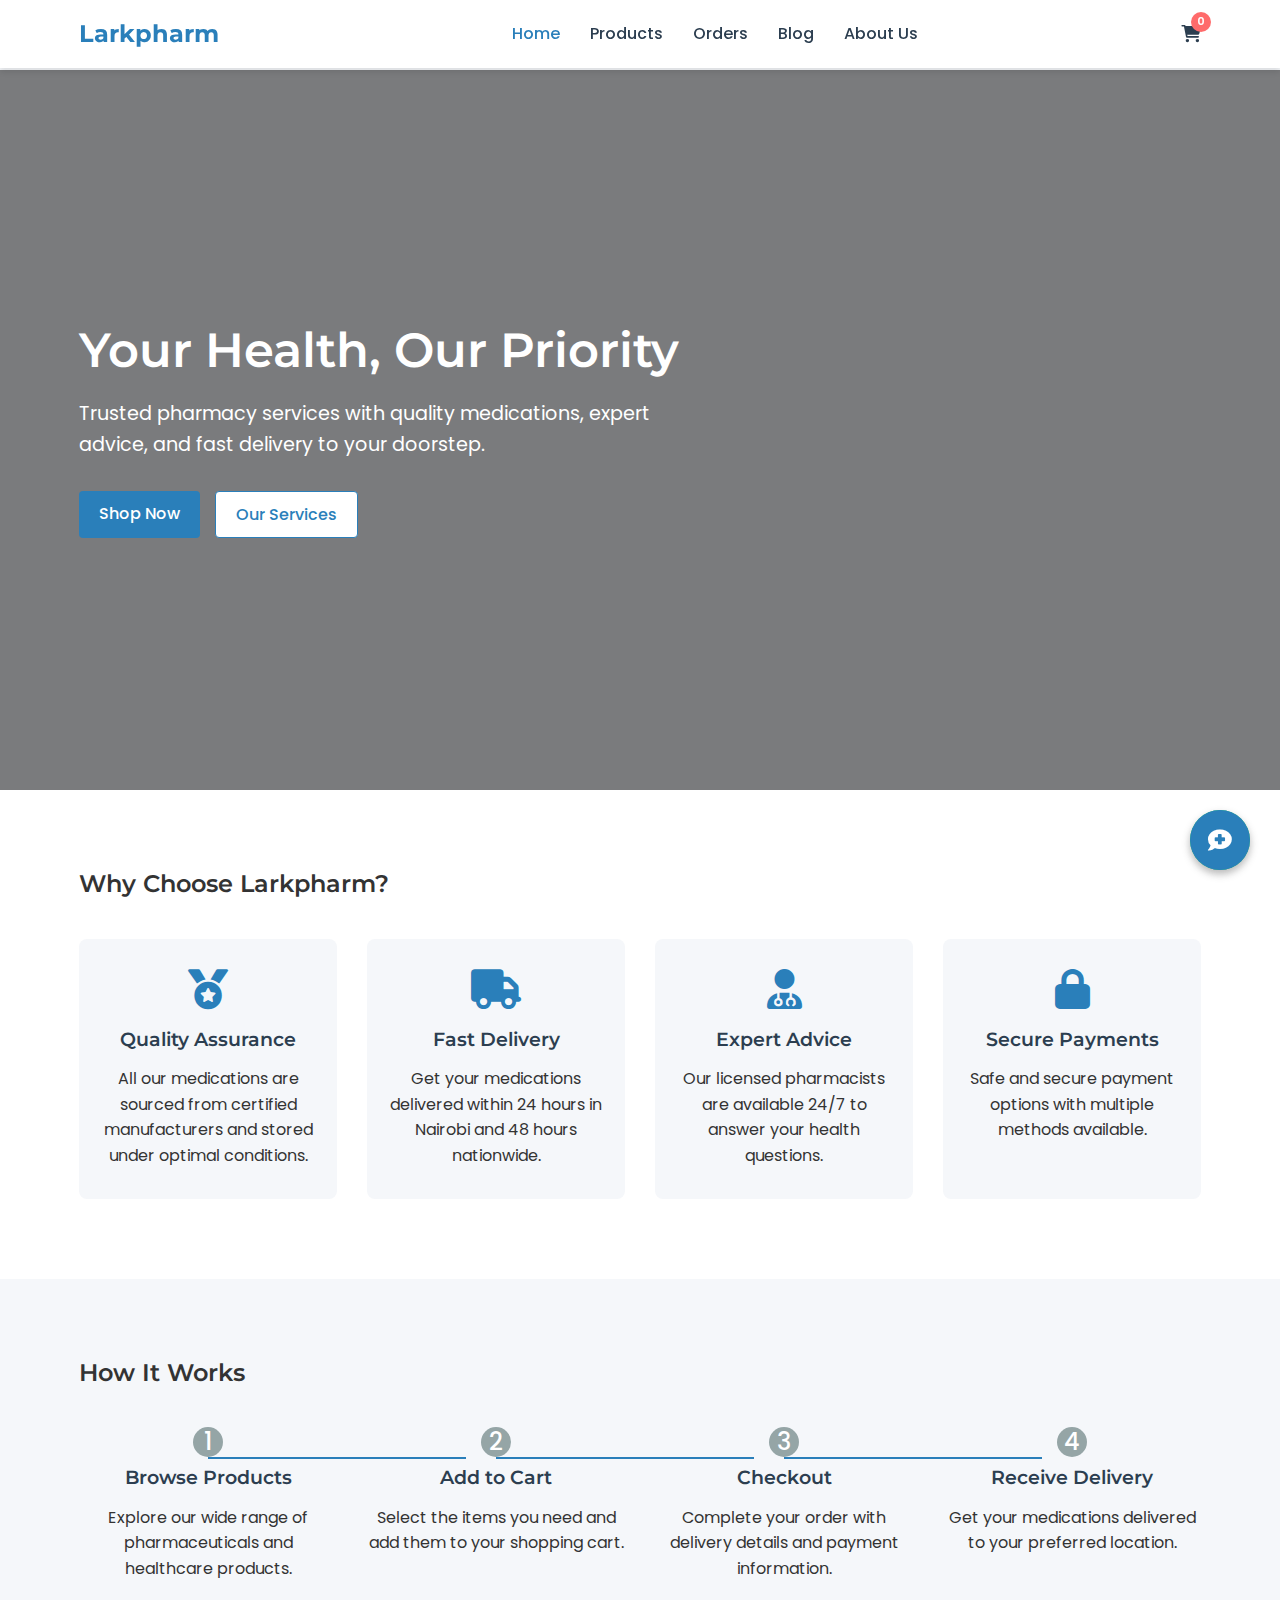
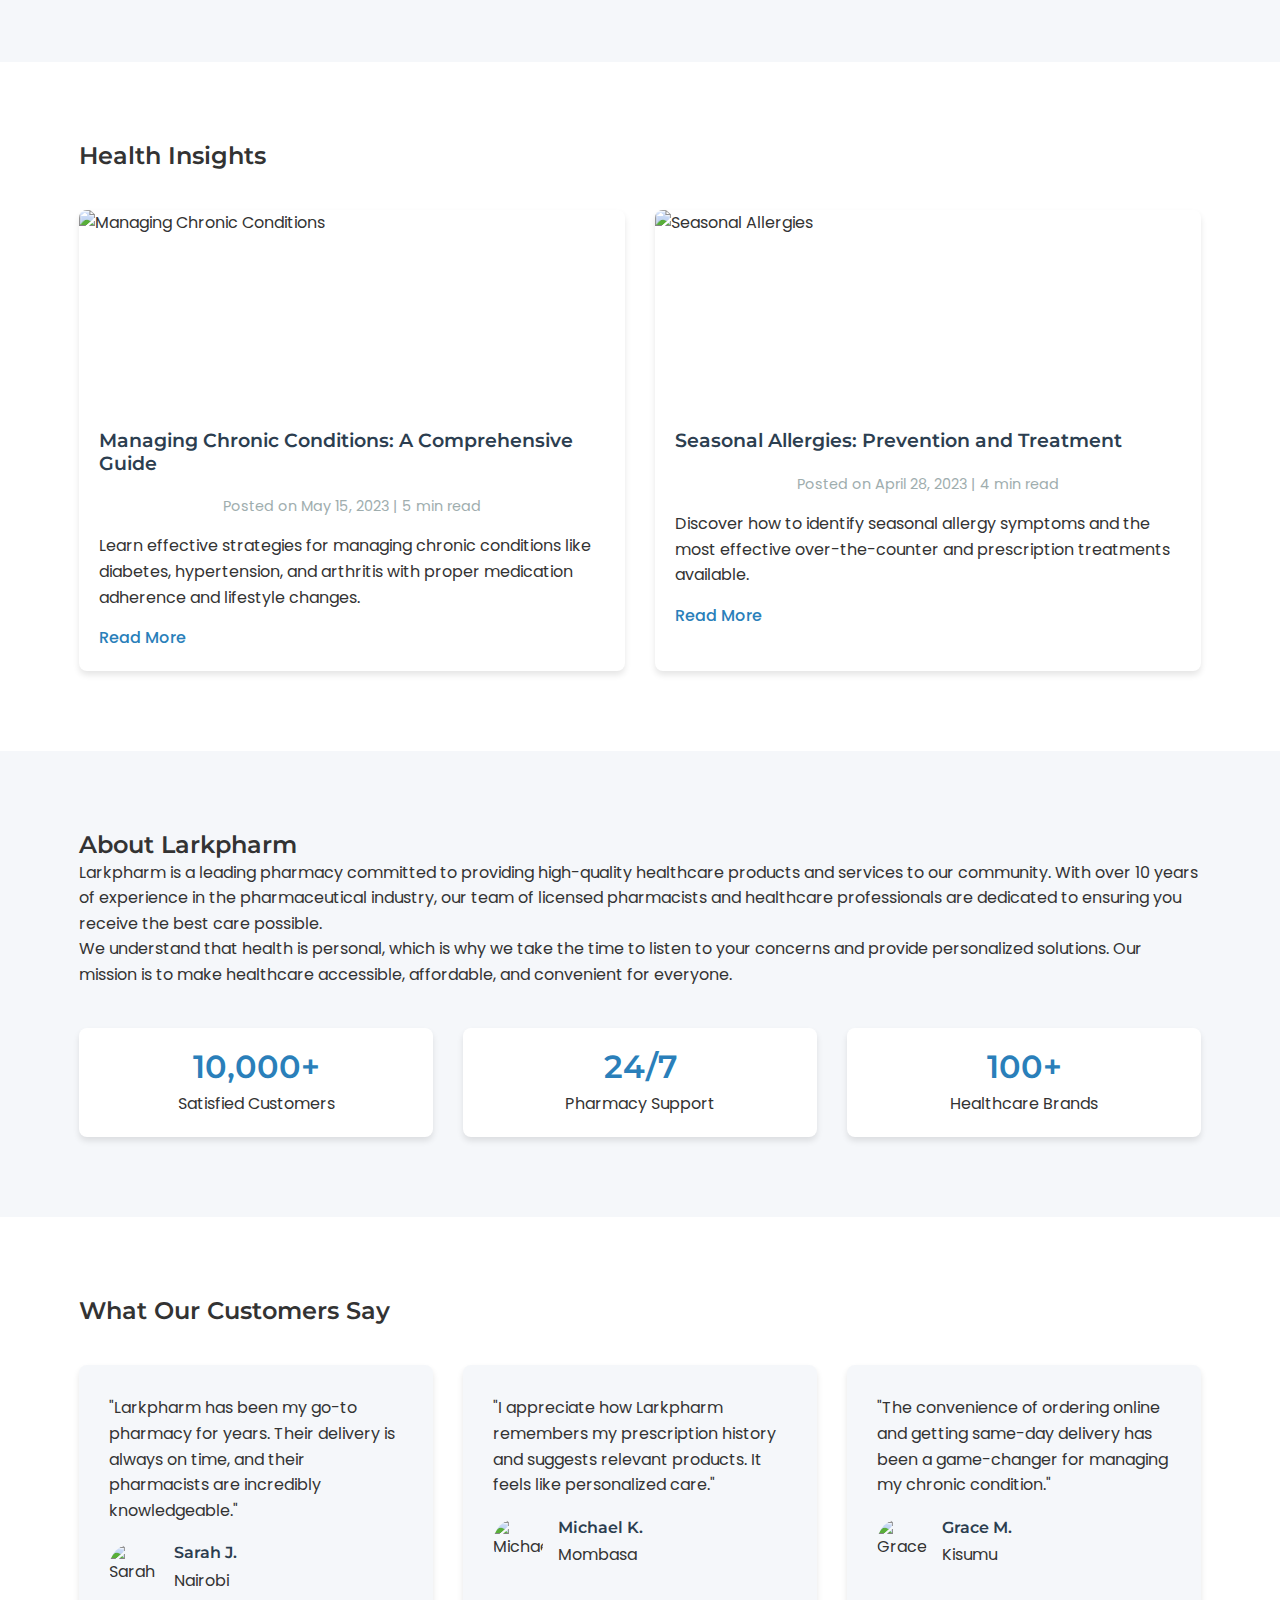
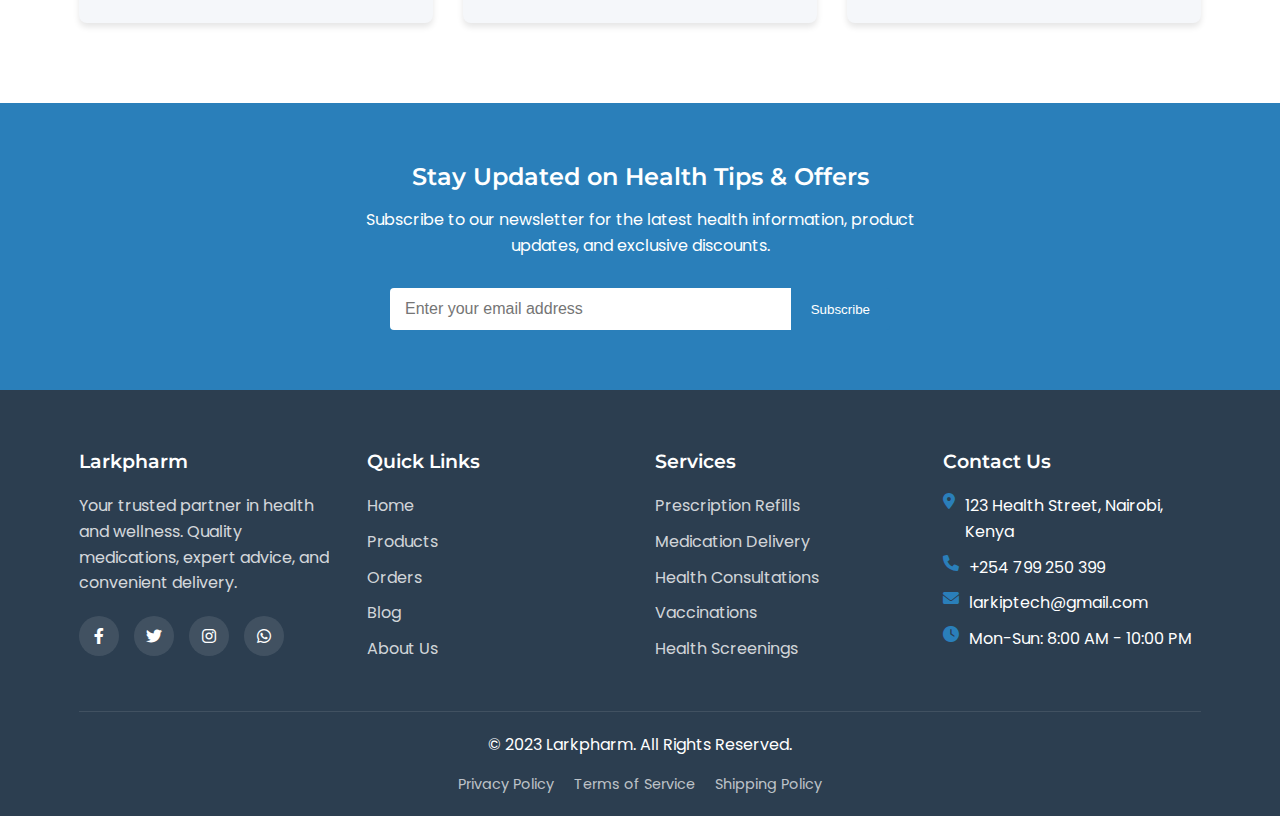
==== commit aa73c97e: "last commit" ====
--- a/index.html
+++ b/index.html
@@ -3,215 +3,169 @@
 <head>
     <meta charset="UTF-8">
     <meta name="viewport" content="width=device-width, initial-scale=1.0">
-    <meta name="description" content="Premium pharmacy services with fast delivery, expert consultations, and competitive prices. Your health is our priority.">
-    <meta name="keywords" content="pharmacy, medications, health, wellness, prescription, online pharmacy, medicine delivery">
-    <meta name="author" content="Elixir Pharma">
-    <meta property="og:title" content="Elixir Pharma | Your Trusted Pharmacy Partner">
-    <meta property="og:description" content="Premium pharmacy services with fast delivery and expert consultations.">
-    <meta property="og:type" content="website">
-    <meta property="og:url" content="https://www.elixirpharma.com">
-    <meta property="og:image" content="https://www.elixirpharma.com/images/og-image.jpg">
-    <title>Elixir Pharma | Your Trusted Pharmacy Partner</title>
-    <link rel="stylesheet" href="https://cdnjs.cloudflare.com/ajax/libs/font-awesome/6.4.0/css/all.min.css">
+    <meta name="description" content="Larkpharm - Your trusted pharmacy for quality medications and healthcare products. Fast delivery, expert advice, and competitive prices.">
+    <meta name="keywords" content="pharmacy, medications, healthcare, Kenya, Nairobi, online pharmacy, prescription drugs, wellness">
+    <meta name="author" content="Larkpharm">
+    <title>Larkpharm - Trusted Pharmacy for Quality Healthcare</title>
+    <link rel="stylesheet" href="https://cdnjs.cloudflare.com/ajax/libs/font-awesome/6.0.0-beta3/css/all.min.css">
+    <link href="https://fonts.googleapis.com/css2?family=Poppins:wght@300;400;500;600;700&family=Montserrat:wght@400;500;600;700&display=swap" rel="stylesheet">
     <link rel="stylesheet" href="css/style.css">
-    <link rel="preconnect" href="https://fonts.googleapis.com">
-    <link rel="preconnect" href="https://fonts.gstatic.com" crossorigin>
-    <link href="https://fonts.googleapis.com/css2?family=Poppins:wght@300;400;500;600;700&family=Montserrat:wght@400;500;600;700&display=swap" rel="stylesheet">
-    <link rel="icon" href="assets/favicon.ico" type="image/x-icon">
+    <link rel="icon" href="images/favicon.ico" type="image/x-icon">
 </head>
 <body>
-    <!-- Header with Navigation -->
+    <!-- WhatsApp Floating Button -->
+    <a href="https://wa.me/254799250399" class="whatsapp-float" target="_blank">
+        <i class="fab fa-whatsapp"></i>
+    </a>
+
+    <!-- Header -->
     <header class="header">
         <div class="container">
             <div class="logo">
-                <a href="index.html">
-                    <img src="assets/logo.svg" alt="Elixir Pharma Logo" width="180">
-                </a>
+                <a href="index.html">Larkpharm</a>
             </div>
             <nav class="nav">
                 <ul>
                     <li><a href="index.html" class="active">Home</a></li>
-                    <li><a href="stock.html">Our Products</a></li>
-                    <li><a href="orders.html">Order Online</a></li>
-                    <li><a href="#services">Services</a></li>
+                    <li><a href="stock.html">Products</a></li>
+                    <li><a href="orders.html">Orders</a></li>
+                    <li><a href="#blog">Blog</a></li>
                     <li><a href="#about">About Us</a></li>
-                    <li><a href="#contact">Contact</a></li>
                 </ul>
             </nav>
-            <div class="mobile-menu-btn">
+            <div class="cart-icon">
+                <a href="orders.html"><i class="fas fa-shopping-cart"></i> <span class="cart-count">0</span></a>
+            </div>
+            <div class="mobile-menu">
                 <i class="fas fa-bars"></i>
             </div>
         </div>
     </header>
 
-    <!-- Hero Section with Video Background -->
+    <!-- Hero Section -->
     <section class="hero">
-        <div class="video-background">
-            <video autoplay muted loop playsinline>
-                <source src="https://assets.mixkit.co/videos/preview/mixkit-medical-laboratory-samples-18604-large.mp4" type="video/mp4">
-                Your browser does not support the video tag.
-            </video>
-            <div class="overlay"></div>
-        </div>
+        <div class="hero-overlay"></div>
         <div class="container">
             <div class="hero-content">
-                <h1>Your Health, <span class="highlight">Our Priority</span></h1>
-                <p class="subtitle">Premium pharmacy services with expert consultations and fast delivery to your doorstep.</p>
-                <div class="cta-buttons">
-                    <a href="orders.html" class="btn primary">Order Now</a>
-                    <a href="#services" class="btn secondary">Our Services</a>
-                </div>
-                <div class="trust-badges">
-                    <div class="badge">
-                        <i class="fas fa-shield-alt"></i>
-                        <span>Certified Pharmacy</span>
-                    </div>
-                    <div class="badge">
-                        <i class="fas fa-truck"></i>
-                        <span>Fast Delivery</span>
-                    </div>
-                    <div class="badge">
-                        <i class="fas fa-user-md"></i>
-                        <span>Expert Advice</span>
-                    </div>
-                </div>
-            </div>
-        </div>
-    </section>
-
-    <!-- Services Section -->
-    <section id="services" class="services">
-        <div class="container">
-            <h2 class="section-title">Our <span class="highlight">Services</span></h2>
-            <p class="section-subtitle">Comprehensive healthcare solutions tailored to your needs</p>
-            
-            <div class="services-grid">
-                <div class="service-card">
-                    <div class="icon">
-                        <i class="fas fa-prescription-bottle-alt"></i>
-                    </div>
-                    <h3>Prescription Services</h3>
-                    <p>Quick and accurate prescription filling with our licensed pharmacists ready to assist you.</p>
-                    <a href="#" class="learn-more">Learn More <i class="fas fa-arrow-right"></i></a>
-                </div>
-                
-                <div class="service-card">
-                    <div class="icon">
-                        <i class="fas fa-home"></i>
-                    </div>
-                    <h3>Home Delivery</h3>
-                    <p>Get your medications delivered to your doorstep within 24 hours for your convenience.</p>
-                    <a href="#" class="learn-more">Learn More <i class="fas fa-arrow-right"></i></a>
-                </div>
-                
-                <div class="service-card">
-                    <div class="icon">
-                        <i class="fas fa-user-md"></i>
-                    </div>
-                    <h3>Health Consultations</h3>
-                    <p>Free consultations with our pharmacists for medication advice and health information.</p>
-                    <a href="#" class="learn-more">Learn More <i class="fas fa-arrow-right"></i></a>
-                </div>
-                
-                <div class="service-card">
-                    <div class="icon">
-                        <i class="fas fa-heartbeat"></i>
-                    </div>
-                    <h3>Wellness Programs</h3>
-                    <p>Customized wellness plans including vitamins, supplements, and health screenings.</p>
-                    <a href="#" class="learn-more">Learn More <i class="fas fa-arrow-right"></i></a>
-                </div>
-            </div>
-        </div>
-    </section>
-
-    <!-- Featured Products Section -->
-    <section class="featured-products">
-        <div class="container">
-            <h2 class="section-title">Featured <span class="highlight">Products</span></h2>
-            <p class="section-subtitle">Quality medications for your health needs</p>
-            
-            <div class="products-grid">
-                <!-- Product 1 -->
-                <div class="product-card">
-                    <div class="product-image">
-                        <img src="https://images.unsplash.com/photo-1584308666744-24d5c474f2ae" alt="Vitamin C Supplements">
-                        <div class="discount-badge">-15%</div>
-                    </div>
-                    <div class="product-info">
-                        <h3>Vitamin C Complex</h3>
-                        <p class="product-desc">Immune system support with 1000mg Vitamin C per serving</p>
-                        <div class="price">
-                            <span class="current-price">$18.99</span>
-                            <span class="old-price">$22.50</span>
-                        </div>
-                        <a href="orders.html" class="btn small">Add to Cart</a>
-                    </div>
-                </div>
-                
-                <!-- Product 2 -->
-                <div class="product-card">
-                    <div class="product-image">
-                        <img src="https://images.unsplash.com/photo-1631729371254-42c2892f0e6e" alt="Pain Relief Cream">
-                        <div class="best-seller">BEST SELLER</div>
-                    </div>
-                    <div class="product-info">
-                        <h3>Pain Relief Cream</h3>
-                        <p class="product-desc">Fast-acting formula for muscle and joint pain relief</p>
-                        <div class="price">
-                            <span class="current-price">$12.99</span>
-                        </div>
-                        <a href="orders.html" class="btn small">Add to Cart</a>
-                    </div>
-                </div>
-                
-                <!-- Product 3 -->
-                <div class="product-card">
-                    <div class="product-image">
-                        <img src="https://images.unsplash.com/photo-1607619056574-7b8d3ee536b2" alt="Allergy Relief">
-                    </div>
-                    <div class="product-info">
-                        <h3>Allergy Relief</h3>
-                        <p class="product-desc">24-hour non-drowsy formula for allergy symptoms</p>
-                        <div class="price">
-                            <span class="current-price">$14.50</span>
-                        </div>
-                        <a href="orders.html" class="btn small">Add to Cart</a>
-                    </div>
-                </div>
-            </div>
-            
-            <div class="view-all">
-                <a href="stock.html" class="btn secondary">View All Products</a>
-            </div>
-        </div>
-    </section>
+                <h1>Your Health, Our Priority</h1>
+                <p>Trusted pharmacy services with quality medications, expert advice, and fast delivery to your doorstep.</p>
+                <div class="hero-buttons">
+                    <a href="stock.html" class="btn btn-primary">Shop Now</a>
+                    <a href="#services" class="btn btn-secondary">Our Services</a>
+                </div>
+            </div>
+        </div>
+    </section>
+
+    <!-- Why Choose Us Section -->
+    <section class="why-choose-us" id="services">
+        <div class="container">
+            <h2>Why Choose Larkpharm?</h2>
+            <div class="features">
+                <div class="feature">
+                    <i class="fas fa-medal"></i>
+                    <h3>Quality Assurance</h3>
+                    <p>All our medications are sourced from certified manufacturers and stored under optimal conditions.</p>
+                </div>
+                <div class="feature">
+                    <i class="fas fa-truck"></i>
+                    <h3>Fast Delivery</h3>
+                    <p>Get your medications delivered within 24 hours in Nairobi and 48 hours nationwide.</p>
+                </div>
+                <div class="feature">
+                    <i class="fas fa-user-md"></i>
+                    <h3>Expert Advice</h3>
+                    <p>Our licensed pharmacists are available 24/7 to answer your health questions.</p>
+                </div>
+                <div class="feature">
+                    <i class="fas fa-lock"></i>
+                    <h3>Secure Payments</h3>
+                    <p>Safe and secure payment options with multiple methods available.</p>
+                </div>
+            </div>
+        </div>
+    </section>
+
+    <!-- Process Section -->
+    <section class="process">
+        <div class="container">
+            <h2>How It Works</h2>
+            <div class="steps">
+                <div class="step">
+                    <div class="step-number">1</div>
+                    <h3>Browse Products</h3>
+                    <p>Explore our wide range of pharmaceuticals and healthcare products.</p>
+                </div>
+                <div class="step">
+                    <div class="step-number">2</div>
+                    <h3>Add to Cart</h3>
+                    <p>Select the items you need and add them to your shopping cart.</p>
+                </div>
+                <div class="step">
+                    <div class="step-number">3</div>
+                    <h3>Checkout</h3>
+                    <p>Complete your order with delivery details and payment information.</p>
+                </div>
+                <div class="step">
+                    <div class="step-number">4</div>
+                    <h3>Receive Delivery</h3>
+                    <p>Get your medications delivered to your preferred location.</p>
+                </div>
+            </div>
+        </div>
+    </section>
+
+    <!-- Blog Section -->
+<section class="blog" id="blog">
+    <div class="container">
+        <h2>Health Insights</h2>
+        <div class="blog-posts">
+            <article class="blog-post">
+                <div class="blog-image">
+                    <img src="https://images.unsplash.com/photo-1505751172876-fa1923c5c528?ixlib=rb-1.2.1&auto=format&fit=crop&w=500&q=60" alt="Managing Chronic Conditions">
+                </div>
+                <div class="blog-content">
+                    <h3>Managing Chronic Conditions: A Comprehensive Guide</h3>
+                    <p class="blog-meta">Posted on May 15, 2023 | 5 min read</p>
+                    <p>Learn effective strategies for managing chronic conditions like diabetes, hypertension, and arthritis with proper medication adherence and lifestyle changes.</p>
+                    <a href="blog-chronic-conditions.html" class="read-more">Read More</a>
+                </div>
+            </article>
+            <article class="blog-post">
+                <div class="blog-image">
+                    <img src="https://images.unsplash.com/photo-1584308666744-24d5c474f2ae?ixlib=rb-1.2.1&auto=format&fit=crop&w=500&q=60" alt="Seasonal Allergies">
+                </div>
+                <div class="blog-content">
+                    <h3>Seasonal Allergies: Prevention and Treatment</h3>
+                    <p class="blog-meta">Posted on April 28, 2023 | 4 min read</p>
+                    <p>Discover how to identify seasonal allergy symptoms and the most effective over-the-counter and prescription treatments available.</p>
+                    <a href="blog-seasonal-allergies.html" class="read-more">Read More</a>
+                </div>
+            </article>
+        </div>
+    </div>
+</section>
 
     <!-- About Us Section -->
-    <section id="about" class="about">
+    <section class="about" id="about">
         <div class="container">
             <div class="about-content">
-                <div class="about-text">
-                    <h2 class="section-title">About <span class="highlight">Elixir Pharma</span></h2>
-                    <p>Founded in 2010, Elixir Pharma has been serving our community with dedication and care. Our mission is to provide accessible, high-quality pharmaceutical services that improve health outcomes for all our customers.</p>
-                    <p>Our team of licensed pharmacists and healthcare professionals are committed to your well-being, offering personalized care and expert advice for all your medication needs.</p>
-                    <div class="stats">
-                        <div class="stat-item">
-                            <div class="stat-number">12+</div>
-                            <div class="stat-label">Years Experience</div>
-                        </div>
-                        <div class="stat-item">
-                            <div class="stat-number">50K+</div>
-                            <div class="stat-label">Happy Customers</div>
-                        </div>
-                        <div class="stat-item">
-                            <div class="stat-number">24/7</div>
-                            <div class="stat-label">Customer Support</div>
-                        </div>
-                    </div>
-                </div>
-                <div class="about-image">
-                    <img src="https://images.unsplash.com/photo-1581093450021-4a7360e9a6d7" alt="Our Pharmacy Team">
+                <h2>About Larkpharm</h2>
+                <p>Larkpharm is a leading pharmacy committed to providing high-quality healthcare products and services to our community. With over 10 years of experience in the pharmaceutical industry, our team of licensed pharmacists and healthcare professionals are dedicated to ensuring you receive the best care possible.</p>
+                <p>We understand that health is personal, which is why we take the time to listen to your concerns and provide personalized solutions. Our mission is to make healthcare accessible, affordable, and convenient for everyone.</p>
+                <div class="about-stats">
+                    <div class="stat">
+                        <h3>10,000+</h3>
+                        <p>Satisfied Customers</p>
+                    </div>
+                    <div class="stat">
+                        <h3>24/7</h3>
+                        <p>Pharmacy Support</p>
+                    </div>
+                    <div class="stat">
+                        <h3>100+</h3>
+                        <p>Healthcare Brands</p>
+                    </div>
                 </div>
             </div>
         </div>
@@ -220,60 +174,41 @@
     <!-- Testimonials Section -->
     <section class="testimonials">
         <div class="container">
-            <h2 class="section-title">What Our <span class="highlight">Customers Say</span></h2>
-            <p class="section-subtitle">Trusted by thousands of happy customers</p>
-            
+            <h2>What Our Customers Say</h2>
             <div class="testimonial-slider">
-                <div class="testimonial-card">
-                    <div class="rating">
-                        <i class="fas fa-star"></i>
-                        <i class="fas fa-star"></i>
-                        <i class="fas fa-star"></i>
-                        <i class="fas fa-star"></i>
-                        <i class="fas fa-star"></i>
-                    </div>
-                    <p class="testimonial-text">"The delivery service is incredibly fast and reliable. I never have to worry about running out of my medications anymore."</p>
-                    <div class="customer">
-                        <img src="https://randomuser.me/api/portraits/women/45.jpg" alt="Sarah J.">
-                        <div class="customer-info">
-                            <h4>Sarah J.</h4>
-                            <p>Regular Customer</p>
+                <div class="testimonial">
+                    <div class="testimonial-content">
+                        <p>"Larkpharm has been my go-to pharmacy for years. Their delivery is always on time, and their pharmacists are incredibly knowledgeable."</p>
+                        <div class="testimonial-author">
+                            <img src="https://randomuser.me/api/portraits/women/65.jpg" alt="Sarah J.">
+                            <div>
+                                <h4>Sarah J.</h4>
+                                <p>Nairobi</p>
+                            </div>
                         </div>
                     </div>
                 </div>
-                
-                <div class="testimonial-card">
-                    <div class="rating">
-                        <i class="fas fa-star"></i>
-                        <i class="fas fa-star"></i>
-                        <i class="fas fa-star"></i>
-                        <i class="fas fa-star"></i>
-                        <i class="fas fa-star"></i>
-                    </div>
-                    <p class="testimonial-text">"The pharmacists are so knowledgeable and take the time to explain everything clearly. I feel completely confident in their advice."</p>
-                    <div class="customer">
-                        <img src="https://randomuser.me/api/portraits/men/32.jpg" alt="Michael T.">
-                        <div class="customer-info">
-                            <h4>Michael T.</h4>
-                            <p>New Customer</p>
+                <div class="testimonial">
+                    <div class="testimonial-content">
+                        <p>"I appreciate how Larkpharm remembers my prescription history and suggests relevant products. It feels like personalized care."</p>
+                        <div class="testimonial-author">
+                            <img src="https://randomuser.me/api/portraits/men/32.jpg" alt="Michael K.">
+                            <div>
+                                <h4>Michael K.</h4>
+                                <p>Mombasa</p>
+                            </div>
                         </div>
                     </div>
                 </div>
-                
-                <div class="testimonial-card">
-                    <div class="rating">
-                        <i class="fas fa-star"></i>
-                        <i class="fas fa-star"></i>
-                        <i class="fas fa-star"></i>
-                        <i class="fas fa-star"></i>
-                        <i class="fas fa-star-half-alt"></i>
-                    </div>
-                    <p class="testimonial-text">"Great prices and excellent customer service. They helped me find a more affordable alternative for my prescription."</p>
-                    <div class="customer">
-                        <img src="https://randomuser.me/api/portraits/women/68.jpg" alt="Lisa M.">
-                        <div class="customer-info">
-                            <h4>Lisa M.</h4>
-                            <p>Customer for 5 years</p>
+                <div class="testimonial">
+                    <div class="testimonial-content">
+                        <p>"The convenience of ordering online and getting same-day delivery has been a game-changer for managing my chronic condition."</p>
+                        <div class="testimonial-author">
+                            <img src="https://randomuser.me/api/portraits/women/44.jpg" alt="Grace M.">
+                            <div>
+                                <h4>Grace M.</h4>
+                                <p>Kisumu</p>
+                            </div>
                         </div>
                     </div>
                 </div>
@@ -281,214 +216,93 @@
         </div>
     </section>
 
-    <!-- Contact Section -->
-    <section id="contact" class="contact">
-        <div class="container">
-            <div class="contact-container">
-                <div class="contact-info">
-                    <h2 class="section-title">Contact <span class="highlight">Us</span></h2>
-                    <p class="section-subtitle">We're here to help with all your health needs</p>
-                    
-                    <div class="info-item">
-                        <div class="icon">
-                            <i class="fas fa-map-marker-alt"></i>
-                        </div>
-                        <div class="info-content">
-                            <h4>Our Location</h4>
-                            <p>123 Health Street, Medical District, NY 10001</p>
-                        </div>
-                    </div>
-                    
-                    <div class="info-item">
-                        <div class="icon">
-                            <i class="fas fa-phone-alt"></i>
-                        </div>
-                        <div class="info-content">
-                            <h4>Phone Number</h4>
-                            <p>(800) 555-1234</p>
-                        </div>
-                    </div>
-                    
-                    <div class="info-item">
-                        <div class="icon">
-                            <i class="fas fa-envelope"></i>
-                        </div>
-                        <div class="info-content">
-                            <h4>Email Address</h4>
-                            <p>info@elixirpharma.com</p>
-                        </div>
-                    </div>
-                    
-                    <div class="info-item">
-                        <div class="icon">
-                            <i class="fas fa-clock"></i>
-                        </div>
-                        <div class="info-content">
-                            <h4>Working Hours</h4>
-                            <p>Monday - Friday: 8:00 AM - 10:00 PM<br>
-                            Saturday - Sunday: 9:00 AM - 8:00 PM</p>
-                        </div>
-                    </div>
-                    
+    <!-- Newsletter Section -->
+    <section class="newsletter">
+        <div class="container">
+            <div class="newsletter-content">
+                <h2>Stay Updated on Health Tips & Offers</h2>
+                <p>Subscribe to our newsletter for the latest health information, product updates, and exclusive discounts.</p>
+                <form class="newsletter-form">
+                    <input type="email" placeholder="Enter your email address" required>
+                    <button type="submit" class="btn btn-primary">Subscribe</button>
+                </form>
+            </div>
+        </div>
+    </section>
+
+    <!-- Chatbot Interface -->
+    <div class="chatbot-container">
+        <div class="chatbot-header">
+            <h3>Pharmacy Assistant</h3>
+            <button class="chatbot-close"><i class="fas fa-times"></i></button>
+        </div>
+        <div class="chatbot-messages"></div>
+        <div class="chatbot-input">
+            <input type="text" placeholder="Ask me about medications or health advice...">
+            <button class="chatbot-send"><i class="fas fa-paper-plane"></i></button>
+        </div>
+    </div>
+    <button class="chatbot-toggle">
+        <i class="fas fa-comment-medical"></i>
+    </button>
+
+    <!-- Footer -->
+    <footer class="footer">
+        <div class="container">
+            <div class="footer-grid">
+                <div class="footer-col">
+                    <h3>Larkpharm</h3>
+                    <p>Your trusted partner in health and wellness. Quality medications, expert advice, and convenient delivery.</p>
                     <div class="social-links">
                         <a href="#"><i class="fab fa-facebook-f"></i></a>
                         <a href="#"><i class="fab fa-twitter"></i></a>
                         <a href="#"><i class="fab fa-instagram"></i></a>
-                        <a href="#"><i class="fab fa-linkedin-in"></i></a>
-                    </div>
-                </div>
-                
-                <div class="contact-form">
-                    <h3>Send Us a Message</h3>
-                    <form action="https://formspree.io/f/your-form-id" method="POST">
-                        <div class="form-group">
-                            <input type="text" name="name" placeholder="Your Name" required>
-                        </div>
-                        <div class="form-group">
-                            <input type="email" name="email" placeholder="Your Email" required>
-                        </div>
-                        <div class="form-group">
-                            <input type="tel" name="phone" placeholder="Your Phone">
-                        </div>
-                        <div class="form-group">
-                            <select name="subject" required>
-                                <option value="" disabled selected>Select Subject</option>
-                                <option value="General Inquiry">General Inquiry</option>
-                                <option value="Prescription Question">Prescription Question</option>
-                                <option value="Delivery Inquiry">Delivery Inquiry</option>
-                                <option value="Product Question">Product Question</option>
-                                <option value="Other">Other</option>
-                            </select>
-                        </div>
-                        <div class="form-group">
-                            <textarea name="message" placeholder="Your Message" rows="5" required></textarea>
-                        </div>
-                        <button type="submit" class="btn primary">Send Message</button>
-                    </form>
-                </div>
-            </div>
-        </div>
-    </section>
-
-    <!-- Newsletter Section -->
-    <section class="newsletter">
-        <div class="container">
-            <div class="newsletter-container">
-                <div class="newsletter-text">
-                    <h3>Stay Updated</h3>
-                    <p>Subscribe to our newsletter for health tips, special offers, and pharmacy updates.</p>
-                </div>
-                <form class="newsletter-form">
-                    <input type="email" placeholder="Your email address" required>
-                    <button type="submit" class="btn primary">Subscribe</button>
-                </form>
-            </div>
-        </div>
-    </section>
-
-    <!-- Footer -->
-    <footer class="footer">
-        <div class="container">
-            <div class="footer-grid">
+                        <a href="https://wa.me/254799250399"><i class="fab fa-whatsapp"></i></a>
+                    </div>
+                </div>
                 <div class="footer-col">
-                    <img src="assets/logo-white.svg" alt="Elixir Pharma Logo" width="160">
-                    <p class="footer-about">Elixir Pharma is committed to providing exceptional pharmacy services with care and professionalism.</p>
-                    <div class="payment-methods">
-                        <i class="fab fa-cc-visa"></i>
-                        <i class="fab fa-cc-mastercard"></i>
-                        <i class="fab fa-cc-amex"></i>
-                        <i class="fab fa-cc-paypal"></i>
-                        <i class="fab fa-cc-apple-pay"></i>
-                    </div>
-                </div>
-                
-                <div class="footer-col">
-                    <h4>Quick Links</h4>
+                    <h3>Quick Links</h3>
                     <ul>
                         <li><a href="index.html">Home</a></li>
-                        <li><a href="stock.html">Our Products</a></li>
-                        <li><a href="orders.html">Order Online</a></li>
-                        <li><a href="#services">Services</a></li>
+                        <li><a href="stock.html">Products</a></li>
+                        <li><a href="orders.html">Orders</a></li>
+                        <li><a href="#blog">Blog</a></li>
                         <li><a href="#about">About Us</a></li>
-                        <li><a href="#contact">Contact</a></li>
                     </ul>
                 </div>
-                
                 <div class="footer-col">
-                    <h4>Our Services</h4>
+                    <h3>Services</h3>
                     <ul>
-                        <li><a href="#">Prescription Services</a></li>
-                        <li><a href="#">Home Delivery</a></li>
+                        <li><a href="#">Prescription Refills</a></li>
+                        <li><a href="#">Medication Delivery</a></li>
                         <li><a href="#">Health Consultations</a></li>
-                        <li><a href="#">Wellness Programs</a></li>
-                        <li><a href="#">Immunizations</a></li>
+                        <li><a href="#">Vaccinations</a></li>
                         <li><a href="#">Health Screenings</a></li>
                     </ul>
                 </div>
-                
                 <div class="footer-col">
-                    <h4>Contact Info</h4>
+                    <h3>Contact Us</h3>
                     <ul class="contact-info">
-                        <li><i class="fas fa-map-marker-alt"></i> 123 Health Street, NY 10001</li>
-                        <li><i class="fas fa-phone-alt"></i> (800) 555-1234</li>
-                        <li><i class="fas fa-envelope"></i> info@elixirpharma.com</li>
+                        <li><i class="fas fa-map-marker-alt"></i> 123 Health Street, Nairobi, Kenya</li>
+                        <li><i class="fas fa-phone"></i> +254 799 250 399</li>
+                        <li><i class="fas fa-envelope"></i> larkiptech@gmail.com</li>
+                        <li><i class="fas fa-clock"></i> Mon-Sun: 8:00 AM - 10:00 PM</li>
                     </ul>
-                    <div class="footer-social">
-                        <a href="#"><i class="fab fa-facebook-f"></i></a>
-                        <a href="#"><i class="fab fa-twitter"></i></a>
-                        <a href="#"><i class="fab fa-instagram"></i></a>
-                        <a href="#"><i class="fab fa-linkedin-in"></i></a>
-                    </div>
-                </div>
-            </div>
-            
+                </div>
+            </div>
             <div class="footer-bottom">
-                <div class="copyright">
-                    &copy; 2023 Elixir Pharma. All Rights Reserved.
-                </div>
+                <p>&copy; 2023 Larkpharm. All Rights Reserved.</p>
                 <div class="footer-links">
                     <a href="#">Privacy Policy</a>
                     <a href="#">Terms of Service</a>
-                    <a href="#">Sitemap</a>
+                    <a href="#">Shipping Policy</a>
                 </div>
             </div>
         </div>
     </footer>
-
-    <!-- Chatbot Widget -->
-    <div class="chatbot-container">
-        <div class="chatbot-header">
-            <div class="chatbot-title">
-                <i class="fas fa-robot"></i>
-                <h4>Pharmacy Assistant</h4>
-            </div>
-            <button class="chatbot-close">
-                <i class="fas fa-times"></i>
-            </button>
-        </div>
-        <div class="chatbot-messages">
-            <div class="chatbot-welcome">
-                <p>Hello! I'm your virtual pharmacy assistant. How can I help you today?</p>
-                <div class="quick-questions">
-                    <button class="quick-question">Prescription refill</button>
-                    <button class="quick-question">Delivery options</button>
-                    <button class="quick-question">Product information</button>
-                    <button class="quick-question">Talk to pharmacist</button>
-                </div>
-            </div>
-        </div>
-        <div class="chatbot-input">
-            <input type="text" placeholder="Type your message...">
-            <button class="chatbot-send">
-                <i class="fas fa-paper-plane"></i>
-            </button>
-        </div>
-    </div>
-    <button class="chatbot-toggle">
-        <i class="fas fa-comment-medical"></i>
-    </button>
 
     <script src="js/script.js"></script>
     <script src="js/chatbot.js"></script>
+    <script src="js/cart.js"></script>
 </body>
 </html>--- a/css/style.css
+++ b/css/style.css
@@ -1,19 +1,16 @@
 /* Base Styles */
 :root {
-    --primary-color: #6c5ce7;
-    --primary-dark: #5649c0;
-    --secondary-color: #00cec9;
-    --accent-color: #fd79a8;
-    --dark-color: #2d3436;
-    --light-color: #f5f6fa;
-    --gray-color: #636e72;
-    --light-gray: #dfe6e9;
-    --success-color: #00b894;
-    --warning-color: #fdcb6e;
-    --danger-color: #d63031;
-    --font-primary: 'Poppins', sans-serif;
-    --font-secondary: 'Montserrat', sans-serif;
-    --box-shadow: 0 5px 15px rgba(0, 0, 0, 0.1);
+    --primary-color: #2a7fba;
+    --primary-dark: #1e6a9b;
+    --secondary-color: #4CAF50;
+    --accent-color: #FF6B6B;
+    --dark-color: #2C3E50;
+    --light-color: #ECF0F1;
+    --gray-color: #95a5a6;
+    --light-gray: #f5f7fa;
+    --white: #ffffff;
+    --black: #333333;
+    --shadow: 0 4px 6px rgba(0, 0, 0, 0.1);
     --transition: all 0.3s ease;
 }
 
@@ -23,32 +20,27 @@
     box-sizing: border-box;
 }
 
-html {
-    scroll-behavior: smooth;
-}
-
 body {
-    font-family: var(--font-primary);
-    color: var(--dark-color);
-    background-color: var(--light-color);
+    font-family: 'Poppins', sans-serif;
+    color: var(--black);
     line-height: 1.6;
-    overflow-x: hidden;
+    background-color: var(--light-gray);
 }
 
 h1, h2, h3, h4, h5, h6 {
-    font-family: var(--font-secondary);
+    font-family: 'Montserrat', sans-serif;
     font-weight: 600;
     line-height: 1.2;
 }
 
 a {
     text-decoration: none;
-    color: inherit;
-    transition: var(--transition);
-}
-
-ul {
-    list-style: none;
+    color: var(--primary-color);
+    transition: var(--transition);
+}
+
+a:hover {
+    color: var(--primary-dark);
 }
 
 img {
@@ -56,83 +48,97 @@
     height: auto;
 }
 
+ul {
+    list-style: none;
+}
+
 .container {
-    width: 100%;
+    width: 90%;
     max-width: 1200px;
     margin: 0 auto;
-    padding: 0 20px;
+    padding: 0 15px;
 }
 
 .btn {
     display: inline-block;
-    padding: 12px 24px;
-    border-radius: 30px;
+    padding: 10px 20px;
+    border-radius: 4px;
     font-weight: 500;
     text-align: center;
     cursor: pointer;
     transition: var(--transition);
     border: none;
-    font-family: var(--font-secondary);
-}
-
-.btn.primary {
-    background-color: var(--primary-color);
-    color: white;
-}
-
-.btn.primary:hover {
+}
+
+.btn-primary {
+    background-color: var(--primary-color);
+    color: var(--white);
+}
+
+.btn-primary:hover {
     background-color: var(--primary-dark);
-    transform: translateY(-3px);
-    box-shadow: var(--box-shadow);
-}
-
-.btn.secondary {
+    transform: translateY(-2px);
+}
+
+.btn-secondary {
+    background-color: var(--white);
+    color: var(--primary-color);
+    border: 1px solid var(--primary-color);
+}
+
+.btn-secondary:hover {
+    background-color: var(--primary-color);
+    color: var(--white);
+}
+
+.btn-outline {
     background-color: transparent;
     color: var(--primary-color);
-    border: 2px solid var(--primary-color);
-}
-
-.btn.secondary:hover {
-    background-color: var(--primary-color);
-    color: white;
-    transform: translateY(-3px);
-    box-shadow: var(--box-shadow);
-}
-
-.btn.small {
-    padding: 8px 16px;
-    font-size: 14px;
-}
-
-.highlight {
-    color: var(--primary-color);
+    border: 1px solid var(--primary-color);
+}
+
+.btn-outline:hover {
+    background-color: var(--primary-color);
+    color: var(--white);
+}
+
+.btn-block {
+    display: block;
+    width: 100%;
 }
 
 .section-title {
-    font-size: 2.5rem;
-    margin-bottom: 1rem;
     text-align: center;
-}
-
-.section-subtitle {
-    color: var(--gray-color);
-    text-align: center;
-    margin-bottom: 3rem;
-    font-size: 1.1rem;
+    margin-bottom: 40px;
+}
+
+.section-title h2 {
+    font-size: 2rem;
+    color: var(--dark-color);
+    margin-bottom: 15px;
+    position: relative;
+    display: inline-block;
+}
+
+.section-title h2::after {
+    content: '';
+    position: absolute;
+    width: 50%;
+    height: 3px;
+    background-color: var(--primary-color);
+    bottom: -10px;
+    left: 25%;
 }
 
 /* Header Styles */
 .header {
+    background-color: var(--white);
+    box-shadow: var(--shadow);
     position: fixed;
+    width: 100%;
     top: 0;
-    left: 0;
-    width: 100%;
     z-index: 1000;
-    background-color: rgba(45, 52, 54, 0.95);
-    backdrop-filter: blur(10px);
     padding: 15px 0;
-    box-shadow: 0 2px 10px rgba(0, 0, 0, 0.1);
-    transition: var(--transition);
 }
 
 .header .container {
@@ -141,244 +147,457 @@
     align-items: center;
 }
 
-.logo img {
-    transition: var(--transition);
-}
-
-.logo img:hover {
-    opacity: 0.9;
+.logo a {
+    font-family: 'Montserrat', sans-serif;
+    font-size: 1.5rem;
+    font-weight: 700;
+    color: var(--primary-color);
 }
 
 .nav ul {
     display: flex;
-    gap: 30px;
-}
-
-.nav a {
-    color: white;
+}
+
+.nav ul li {
+    margin-left: 30px;
+}
+
+.nav ul li a {
     font-weight: 500;
+    color: var(--dark-color);
+}
+
+.nav ul li a.active,
+.nav ul li a:hover {
+    color: var(--primary-color);
+}
+
+.cart-icon a {
+    color: var(--dark-color);
+    font-size: 1.1rem;
     position: relative;
-    padding: 5px 0;
-}
-
-.nav a::after {
-    content: '';
+}
+
+.cart-count {
     position: absolute;
-    bottom: 0;
-    left: 0;
-    width: 0;
-    height: 2px;
-    background-color: var(--primary-color);
-    transition: var(--transition);
-}
-
-.nav a:hover::after,
-.nav a.active::after {
-    width: 100%;
-}
-
-.nav a.active {
-    color: var(--primary-color);
-}
-
-.cart-icon {
-    position: relative;
-    margin-left: 20px;
-}
-
-.cart-icon a {
-    color: white;
-    font-size: 1.2rem;
-    display: flex;
-    align-items: center;
-}
-
-.cart-count {
+    top: -10px;
+    right: -10px;
     background-color: var(--accent-color);
-    color: white;
+    color: var(--white);
     border-radius: 50%;
     width: 20px;
     height: 20px;
     display: flex;
     justify-content: center;
     align-items: center;
-    font-size: 12px;
-    position: absolute;
-    top: -8px;
-    right: -8px;
-}
-
-.mobile-menu-btn {
+    font-size: 0.7rem;
+    font-weight: 600;
+}
+
+.mobile-menu {
     display: none;
-    color: white;
     font-size: 1.5rem;
     cursor: pointer;
 }
 
 /* Hero Section */
 .hero {
+    height: 80vh;
+    min-height: 600px;
+    background: url('https://images.unsplash.com/photo-1587854692152-cbe660dbde88?ixlib=rb-1.2.1&auto=format&fit=crop&w=1350&q=80') no-repeat center center/cover;
     position: relative;
-    height: 100vh;
-    min-height: 700px;
-    display: flex;
-    align-items: center;
     margin-top: 70px;
-}
-
-.video-background {
+    display: flex;
+    align-items: center;
+}
+
+.hero-overlay {
     position: absolute;
     top: 0;
     left: 0;
     width: 100%;
     height: 100%;
-    overflow: hidden;
-    z-index: -1;
-}
-
-.video-background video {
-    min-width: 100%;
-    min-height: 100%;
-    object-fit: cover;
-}
-
-.overlay {
-    position: absolute;
-    top: 0;
-    left: 0;
-    width: 100%;
-    height: 100%;
-    background-color: rgba(45, 52, 54, 0.7);
+    background-color: rgba(0, 0, 0, 0.5);
 }
 
 .hero-content {
+    position: relative;
+    z-index: 1;
+    color: var(--white);
     max-width: 600px;
-    color: white;
-}
-
-.hero h1 {
-    font-size: 3.5rem;
-    margin-bottom: 1.5rem;
+}
+
+.hero-content h1 {
+    font-size: 3rem;
+    margin-bottom: 20px;
     line-height: 1.2;
 }
 
-.hero .subtitle {
+.hero-content p {
     font-size: 1.2rem;
-    margin-bottom: 2rem;
-    color: rgba(255, 255, 255, 0.9);
-}
-
-.cta-buttons {
+    margin-bottom: 30px;
+}
+
+.hero-buttons {
     display: flex;
     gap: 15px;
-    margin-bottom: 3rem;
-}
-
-.trust-badges {
-    display: flex;
-    gap: 20px;
-    flex-wrap: wrap;
-}
-
-.badge {
-    display: flex;
-    align-items: center;
-    gap: 8px;
-    background-color: rgba(255, 255, 255, 0.1);
-    padding: 10px 15px;
-    border-radius: 30px;
-    backdrop-filter: blur(5px);
-}
-
-.badge i {
-    color: var(--primary-color);
-}
-
-/* Services Section */
-.services {
-    padding: 100px 0;
-    background-color: white;
-}
-
-.services-grid {
+}
+
+/* Why Choose Us Section */
+.why-choose-us {
+    padding: 80px 0;
+    background-color: var(--white);
+}
+
+.features {
     display: grid;
     grid-template-columns: repeat(auto-fit, minmax(250px, 1fr));
     gap: 30px;
-    margin-top: 50px;
-}
-
-.service-card {
-    background-color: white;
-    border-radius: 10px;
+    margin-top: 40px;
+}
+
+.feature {
+    text-align: center;
+    padding: 30px 20px;
+    border-radius: 8px;
+    background-color: var(--light-gray);
+    transition: var(--transition);
+}
+
+.feature:hover {
+    transform: translateY(-10px);
+    box-shadow: var(--shadow);
+}
+
+.feature i {
+    font-size: 2.5rem;
+    color: var(--primary-color);
+    margin-bottom: 20px;
+}
+
+.feature h3 {
+    margin-bottom: 15px;
+    color: var(--dark-color);
+}
+
+/* Process Section */
+.process {
+    padding: 80px 0;
+    background-color: var(--light-gray);
+}
+
+.steps {
+    display: grid;
+    grid-template-columns: repeat(auto-fit, minmax(200px, 1fr));
+    gap: 30px;
+    margin-top: 40px;
+}
+
+.step {
+    text-align: center;
+    position: relative;
+}
+
+.step-number {
+    width: 60px;
+    height: 60px;
+    background-color: var(--primary-color);
+    color: var(--white);
+    border-radius: 50%;
+    display: flex;
+    justify-content: center;
+    align-items: center;
+    font-size: 1.5rem;
+    font-weight: 700;
+    margin: 0 auto 20px;
+    position: relative;
+    z-index: 1;
+}
+
+.step::after {
+    content: '';
+    position: absolute;
+    top: 30px;
+    left: 50%;
+    width: 100%;
+    height: 2px;
+    background-color: var(--primary-color);
+    z-index: 0;
+}
+
+.step:last-child::after {
+    display: none;
+}
+
+.step h3 {
+    margin-bottom: 15px;
+    color: var(--dark-color);
+}
+
+/* Blog Section */
+.blog {
+    padding: 80px 0;
+    background-color: var(--white);
+}
+
+.blog-posts {
+    display: grid;
+    grid-template-columns: repeat(auto-fit, minmax(300px, 1fr));
+    gap: 30px;
+    margin-top: 40px;
+}
+
+.blog-post {
+    border-radius: 8px;
+    overflow: hidden;
+    box-shadow: var(--shadow);
+    transition: var(--transition);
+}
+
+.blog-post:hover {
+    transform: translateY(-5px);
+}
+
+.blog-image {
+    height: 200px;
+    overflow: hidden;
+}
+
+.blog-image img {
+    width: 100%;
+    height: 100%;
+    object-fit: cover;
+    transition: var(--transition);
+}
+
+.blog-post:hover .blog-image img {
+    transform: scale(1.05);
+}
+
+.blog-content {
+    padding: 20px;
+}
+
+.blog-content h3 {
+    margin-bottom: 10px;
+    color: var(--dark-color);
+}
+
+.blog-meta {
+    color: var(--gray-color);
+    font-size: 0.9rem;
+    margin-bottom: 15px;
+}
+
+.read-more {
+    display: inline-block;
+    margin-top: 15px;
+    font-weight: 500;
+    color: var(--primary-color);
+}
+
+/* About Section */
+.about {
+    padding: 80px 0;
+    background-color: var(--light-gray);
+}
+
+.about-stats {
+    display: grid;
+    grid-template-columns: repeat(auto-fit, minmax(150px, 1fr));
+    gap: 30px;
+    margin-top: 40px;
+}
+
+.stat {
+    text-align: center;
+    padding: 20px;
+    background-color: var(--white);
+    border-radius: 8px;
+    box-shadow: var(--shadow);
+}
+
+.stat h3 {
+    font-size: 2rem;
+    color: var(--primary-color);
+    margin-bottom: 5px;
+}
+
+/* Testimonials Section */
+.testimonials {
+    padding: 80px 0;
+    background-color: var(--white);
+}
+
+.testimonial-slider {
+    display: grid;
+    grid-template-columns: repeat(auto-fit, minmax(300px, 1fr));
+    gap: 30px;
+    margin-top: 40px;
+}
+
+.testimonial {
+    background-color: var(--light-gray);
     padding: 30px;
-    box-shadow: var(--box-shadow);
-    transition: var(--transition);
+    border-radius: 8px;
+    box-shadow: var(--shadow);
+}
+
+.testimonial-author {
+    display: flex;
+    align-items: center;
+    margin-top: 20px;
+}
+
+.testimonial-author img {
+    width: 50px;
+    height: 50px;
+    border-radius: 50%;
+    margin-right: 15px;
+    object-fit: cover;
+}
+
+.testimonial-author h4 {
+    color: var(--dark-color);
+    margin-bottom: 5px;
+}
+
+/* Newsletter Section */
+.newsletter {
+    padding: 60px 0;
+    background-color: var(--primary-color);
+    color: var(--white);
     text-align: center;
 }
 
-.service-card:hover {
-    transform: translateY(-10px);
-    box-shadow: 0 15px 30px rgba(0, 0, 0, 0.1);
-}
-
-.service-card .icon {
-    width: 80px;
-    height: 80px;
-    background-color: rgba(108, 92, 231, 0.1);
-    border-radius: 50%;
-    display: flex;
-    justify-content: center;
-    align-items: center;
-    margin: 0 auto 20px;
-    font-size: 1.8rem;
-    color: var(--primary-color);
-}
-
-.service-card h3 {
+.newsletter h2 {
     margin-bottom: 15px;
-    font-size: 1.3rem;
-}
-
-.service-card p {
-    color: var(--gray-color);
-    margin-bottom: 20px;
-}
-
-.learn-more {
-    color: var(--primary-color);
-    font-weight: 500;
-    display: inline-flex;
-    align-items: center;
-    gap: 5px;
-}
-
-/* Featured Products */
-.featured-products {
-    padding: 100px 0;
-    background-color: #f8f9fa;
+}
+
+.newsletter p {
+    margin-bottom: 30px;
+    max-width: 600px;
+    margin-left: auto;
+    margin-right: auto;
+}
+
+.newsletter-form {
+    display: flex;
+    max-width: 500px;
+    margin: 0 auto;
+}
+
+.newsletter-form input {
+    flex: 1;
+    padding: 12px 15px;
+    border: none;
+    border-radius: 4px 0 0 4px;
+    font-size: 1rem;
+}
+
+.newsletter-form button {
+    border-radius: 0 4px 4px 0;
+}
+
+/* Page Hero */
+.page-hero {
+    padding: 100px 0 60px;
+    text-align: center;
+    background-color: var(--primary-color);
+    color: var(--white);
+    margin-top: 70px;
+}
+
+.page-hero h1 {
+    font-size: 2.5rem;
+    margin-bottom: 15px;
+}
+
+/* Products Section */
+.products {
+    padding: 60px 0;
+}
+
+.products-filter {
+    display: flex;
+    justify-content: space-between;
+    align-items: center;
+    margin-bottom: 30px;
+    flex-wrap: wrap;
+    gap: 15px;
+}
+
+.search-box {
+    display: flex;
+    flex: 1;
+    min-width: 250px;
+}
+
+.search-box input {
+    flex: 1;
+    padding: 10px 15px;
+    border: 1px solid var(--gray-color);
+    border-radius: 4px 0 0 4px;
+    font-size: 1rem;
+}
+
+.search-box button {
+    padding: 10px 15px;
+    background-color: var(--primary-color);
+    color: var(--white);
+    border: none;
+    border-radius: 0 4px 4px 0;
+    cursor: pointer;
+}
+
+.filter-options {
+    display: flex;
+    gap: 15px;
+    flex-wrap: wrap;
+}
+
+.filter-options select {
+    padding: 10px;
+    border: 1px solid var(--gray-color);
+    border-radius: 4px;
+    font-size: 1rem;
+    background-color: var(--white);
 }
 
 .products-grid {
     display: grid;
-    grid-template-columns: repeat(auto-fit, minmax(280px, 1fr));
+    grid-template-columns: repeat(auto-fill, minmax(250px, 1fr));
     gap: 30px;
-    margin-top: 50px;
+    margin-bottom: 40px;
 }
 
 .product-card {
-    background-color: white;
-    border-radius: 10px;
+    background-color: var(--white);
+    border-radius: 8px;
     overflow: hidden;
-    box-shadow: var(--box-shadow);
-    transition: var(--transition);
+    box-shadow: var(--shadow);
+    transition: var(--transition);
+    position: relative;
 }
 
 .product-card:hover {
-    transform: translateY(-10px);
-    box-shadow: 0 15px 30px rgba(0, 0, 0, 0.1);
+    transform: translateY(-5px);
+    box-shadow: 0 10px 20px rgba(0, 0, 0, 0.1);
+}
+
+.product-badge {
+    position: absolute;
+    top: 10px;
+    right: 10px;
+    background-color: var(--primary-color);
+    color: var(--white);
+    padding: 5px 10px;
+    border-radius: 4px;
+    font-size: 0.8rem;
+    font-weight: 500;
 }
 
 .product-image {
-    position: relative;
     height: 200px;
     overflow: hidden;
 }
@@ -394,1490 +613,1215 @@
     transform: scale(1.05);
 }
 
-.discount-badge, .best-seller {
-    position: absolute;
-    top: 15px;
-    right: 15px;
-    padding: 5px 10px;
-    border-radius: 20px;
-    font-size: 12px;
-    font-weight: 600;
-    color: white;
-}
-
-.discount-badge {
-    background-color: var(--danger-color);
-}
-
-.best-seller {
-    background-color: var(--success-color);
-}
-
-.product-info {
+.product-details {
     padding: 20px;
 }
 
-.product-info h3 {
-    margin-bottom: 5px;
-    font-size: 1.2rem;
-}
-
-.product-desc {
+.product-details h3 {
+    margin-bottom: 10px;
+    color: var(--dark-color);
+}
+
+.product-description {
     color: var(--gray-color);
     font-size: 0.9rem;
     margin-bottom: 15px;
 }
 
-.price {
-    display: flex;
-    align-items: center;
-    gap: 10px;
-    margin-bottom: 15px;
-}
-
-.current-price {
+.product-price {
     font-size: 1.2rem;
     font-weight: 700;
     color: var(--primary-color);
-}
-
-.old-price {
+    margin-bottom: 10px;
+}
+
+.product-rating {
+    color: #FFC107;
+    margin-bottom: 15px;
     font-size: 0.9rem;
-    text-decoration: line-through;
+}
+
+.product-rating span {
     color: var(--gray-color);
-}
-
-.view-all {
+    margin-left: 5px;
+}
+
+.add-to-cart {
+    width: 100%;
+    padding: 10px;
+    background-color: var(--primary-color);
+    color: var(--white);
+    border: none;
+    border-radius: 4px;
+    font-weight: 500;
+    cursor: pointer;
+    transition: var(--transition);
+}
+
+.add-to-cart:hover {
+    background-color: var(--primary-dark);
+}
+
+.pagination {
+    display: flex;
+    justify-content: center;
+    gap: 10px;
+    margin-top: 40px;
+}
+
+.pagination a {
+    display: inline-block;
+    padding: 8px 15px;
+    background-color: var(--white);
+    color: var(--dark-color);
+    border-radius: 4px;
+    box-shadow: var(--shadow);
+    transition: var(--transition);
+}
+
+.pagination a.active,
+.pagination a:hover {
+    background-color: var(--primary-color);
+    color: var(--white);
+}
+
+/* Prescription Info */
+.prescription-info {
+    padding: 40px 0;
+    background-color: var(--primary-color);
+    color: var(--white);
     text-align: center;
-    margin-top: 50px;
-}
-
-/* About Section */
-.about {
-    padding: 100px 0;
-    background-color: white;
-}
-
-.about-content {
+}
+
+.prescription-info i {
+    font-size: 3rem;
+    margin-bottom: 20px;
+}
+
+.prescription-info h3 {
+    margin-bottom: 15px;
+}
+
+.prescription-info p {
+    max-width: 600px;
+    margin: 0 auto 20px;
+}
+
+/* Order Process */
+.order-process {
+    padding: 30px 0;
+    background-color: var(--light-gray);
+}
+
+.process-steps {
+    display: flex;
+    justify-content: space-between;
+    position: relative;
+}
+
+.process-steps::before {
+    content: '';
+    position: absolute;
+    top: 15px;
+    left: 0;
+    width: 100%;
+    height: 2px;
+    background-color: var(--gray-color);
+    z-index: 0;
+}
+
+.step {
+    text-align: center;
+    position: relative;
+    z-index: 1;
+}
+
+.step-number {
+    width: 30px;
+    height: 30px;
+    background-color: var(--gray-color);
+    color: var(--white);
+    border-radius: 50%;
+    display: flex;
+    justify-content: center;
+    align-items: center;
+    margin: 0 auto 10px;
+    font-weight: 500;
+}
+
+.step.active .step-number {
+    background-color: var(--primary-color);
+}
+
+.step-text {
+    font-size: 0.9rem;
+    color: var(--gray-color);
+}
+
+.step.active .step-text {
+    color: var(--primary-color);
+    font-weight: 500;
+}
+
+/* Order Content */
+.order-content {
+    padding: 60px 0;
+}
+
+.order-grid {
+    display: grid;
+    grid-template-columns: 1fr 1.5fr;
+    gap: 30px;
+}
+
+.order-summary {
+    background-color: var(--white);
+    padding: 30px;
+    border-radius: 8px;
+    box-shadow: var(--shadow);
+    align-self: flex-start;
+}
+
+.order-summary h2 {
+    margin-bottom: 20px;
+    color: var(--dark-color);
+    font-size: 1.5rem;
+}
+
+.cart-items {
+    margin-bottom: 30px;
+}
+
+.empty-cart {
+    text-align: center;
+    padding: 40px 0;
+}
+
+.empty-cart i {
+    font-size: 3rem;
+    color: var(--gray-color);
+    margin-bottom: 20px;
+}
+
+.empty-cart p {
+    margin-bottom: 20px;
+    color: var(--gray-color);
+}
+
+.cart-item {
+    display: flex;
+    justify-content: space-between;
+    align-items: center;
+    padding: 15px 0;
+    border-bottom: 1px solid var(--light-gray);
+}
+
+.cart-item:last-child {
+    border-bottom: none;
+}
+
+.cart-item-info {
+    display: flex;
+    align-items: center;
+}
+
+.cart-item-image {
+    width: 60px;
+    height: 60px;
+    border-radius: 4px;
+    overflow: hidden;
+    margin-right: 15px;
+}
+
+.cart-item-image img {
+    width: 100%;
+    height: 100%;
+    object-fit: cover;
+}
+
+.cart-item-name {
+    font-weight: 500;
+    margin-bottom: 5px;
+}
+
+.cart-item-price {
+    color: var(--primary-color);
+    font-weight: 500;
+}
+
+.cart-item-quantity {
+    display: flex;
+    align-items: center;
+}
+
+.cart-item-quantity button {
+    width: 25px;
+    height: 25px;
+    background-color: var(--light-gray);
+    border: none;
+    border-radius: 4px;
+    cursor: pointer;
+    font-weight: 500;
+}
+
+.cart-item-quantity span {
+    margin: 0 10px;
+}
+
+.cart-item-remove {
+    color: var(--accent-color);
+    cursor: pointer;
+    font-size: 1.2rem;
+}
+
+.cart-totals {
+    border-top: 1px solid var(--light-gray);
+    padding-top: 20px;
+}
+
+.total-row {
+    display: flex;
+    justify-content: space-between;
+    margin-bottom: 10px;
+}
+
+.total-row.grand-total {
+    font-weight: 700;
+    font-size: 1.1rem;
+    margin-top: 15px;
+    padding-top: 15px;
+    border-top: 1px solid var(--light-gray);
+}
+
+.order-form {
+    background-color: var(--white);
+    padding: 30px;
+    border-radius: 8px;
+    box-shadow: var(--shadow);
+}
+
+.order-form h2 {
+    margin-bottom: 20px;
+    color: var(--dark-color);
+    font-size: 1.5rem;
+}
+
+.form-group {
+    margin-bottom: 20px;
+}
+
+.form-group label {
+    display: block;
+    margin-bottom: 8px;
+    font-weight: 500;
+}
+
+.form-group input,
+.form-group select,
+.form-group textarea {
+    width: 100%;
+    padding: 12px 15px;
+    border: 1px solid var(--light-gray);
+    border-radius: 4px;
+    font-size: 1rem;
+    transition: var(--transition);
+}
+
+.form-group input:focus,
+.form-group select:focus,
+.form-group textarea:focus {
+    border-color: var(--primary-color);
+    outline: none;
+}
+
+.form-group textarea {
+    resize: vertical;
+    min-height: 100px;
+}
+
+.form-row {
     display: grid;
     grid-template-columns: 1fr 1fr;
-    gap: 50px;
-    align-items: center;
-}
-
-.about-text {
-    padding-right: 30px;
-}
-
-.about-image {
+    gap: 15px;
+}
+
+.payment-options {
+    display: grid;
+    grid-template-columns: repeat(auto-fit, minmax(150px, 1fr));
+    gap: 15px;
+}
+
+.payment-option {
+    position: relative;
+}
+
+.payment-option input {
+    position: absolute;
+    opacity: 0;
+}
+
+.payment-content {
+    display: flex;
+    flex-direction: column;
+    align-items: center;
+    justify-content: center;
+    padding: 15px;
+    border: 1px solid var(--light-gray);
+    border-radius: 4px;
+    cursor: pointer;
+    transition: var(--transition);
+}
+
+.payment-option input:checked + .payment-content {
+    border-color: var(--primary-color);
+    background-color: rgba(42, 127, 186, 0.1);
+}
+
+.payment-content img {
+    width: 40px;
+    height: 40px;
+    object-fit: contain;
+    margin-bottom: 10px;
+}
+
+.payment-content i {
+    font-size: 1.5rem;
+    margin-bottom: 10px;
+    color: var(--primary-color);
+}
+
+.terms {
+    display: flex;
+    align-items: center;
+}
+
+.terms input {
+    width: auto;
+    margin-right: 10px;
+}
+
+.terms label {
+    margin-bottom: 0;
+}
+
+/* Delivery Info */
+.delivery-info {
+    padding: 60px 0;
+    background-color: var(--light-gray);
+}
+
+.info-grid {
+    display: grid;
+    grid-template-columns: repeat(auto-fit, minmax(250px, 1fr));
+    gap: 30px;
+}
+
+.info-card {
+    background-color: var(--white);
+    padding: 30px;
+    border-radius: 8px;
+    box-shadow: var(--shadow);
+    text-align: center;
+    transition: var(--transition);
+}
+
+.info-card:hover {
+    transform: translateY(-5px);
+}
+
+.info-card i {
+    font-size: 2.5rem;
+    color: var(--primary-color);
+    margin-bottom: 20px;
+}
+
+.info-card h3 {
+    margin-bottom: 15px;
+    color: var(--dark-color);
+}
+
+/* Footer */
+.footer {
+    background-color: var(--dark-color);
+    color: var(--white);
+    padding: 60px 0 0;
+}
+
+.footer-grid {
+    display: grid;
+    grid-template-columns: repeat(auto-fit, minmax(200px, 1fr));
+    gap: 30px;
+    margin-bottom: 40px;
+}
+
+.footer-col h3 {
+    color: var(--white);
+    margin-bottom: 20px;
+    font-size: 1.2rem;
+}
+
+.footer-col p {
+    margin-bottom: 20px;
+    opacity: 0.8;
+}
+
+.social-links {
+    display: flex;
+    gap: 15px;
+}
+
+.social-links a {
+    display: flex;
+    justify-content: center;
+    align-items: center;
+    width: 40px;
+    height: 40px;
+    background-color: rgba(255, 255, 255, 0.1);
+    border-radius: 50%;
+    color: var(--white);
+    transition: var(--transition);
+}
+
+.social-links a:hover {
+    background-color: var(--primary-color);
+    transform: translateY(-3px);
+}
+
+.footer-col ul li {
+    margin-bottom: 10px;
+}
+
+.footer-col ul li a {
+    color: rgba(255, 255, 255, 0.8);
+    transition: var(--transition);
+}
+
+.footer-col ul li a:hover {
+    color: var(--white);
+    padding-left: 5px;
+}
+
+.contact-info li {
+    display: flex;
+    align-items: flex-start;
+    margin-bottom: 15px;
+}
+
+.contact-info i {
+    margin-right: 10px;
+    color: var(--primary-color);
+}
+
+.footer-bottom {
+    padding: 20px 0;
+    border-top: 1px solid rgba(255, 255, 255, 0.1);
+    text-align: center;
+}
+
+.footer-links {
+    display: flex;
+    justify-content: center;
+    gap: 20px;
+    margin-top: 15px;
+}
+
+.footer-links a {
+    color: rgba(255, 255, 255, 0.7);
+    font-size: 0.9rem;
+}
+
+.footer-links a:hover {
+    color: var(--white);
+}
+
+/* WhatsApp Float */
+.whatsapp-float {
+    position: fixed;
+    bottom: 30px;
+    right: 30px;
+    width: 60px;
+    height: 60px;
+    background-color: #25D366;
+    color: var(--white);
+    border-radius: 50%;
+    display: flex;
+    justify-content: center;
+    align-items: center;
+    font-size: 1.5rem;
+    box-shadow: 0 4px 10px rgba(0, 0, 0, 0.2);
+    z-index: 999;
+    transition: var(--transition);
+}
+
+.whatsapp-float:hover {
+    transform: translateY(-5px);
+    box-shadow: 0 6px 15px rgba(0, 0, 0, 0.3);
+}
+
+/* Chatbot */
+.chatbot-toggle {
+    position: fixed;
+    bottom: 30px;
+    right: 30px;
+    width: 60px;
+    height: 60px;
+    background-color: var(--primary-color);
+    color: var(--white);
+    border-radius: 50%;
+    display: flex;
+    justify-content: center;
+    align-items: center;
+    font-size: 1.5rem;
+    box-shadow: var(--shadow);
+    z-index: 999;
+    border: none;
+    cursor: pointer;
+    transition: var(--transition);
+}
+
+.chatbot-toggle:hover {
+    background-color: var(--primary-dark);
+    transform: translateY(-5px);
+}
+
+.chatbot-container {
+    position: fixed;
+    bottom: 100px;
+    right: 30px;
+    width: 350px;
+    max-width: 90%;
+    background-color: var(--white);
     border-radius: 10px;
+    box-shadow: 0 5px 15px rgba(0, 0, 0, 0.2);
+    z-index: 1000;
+    display: none;
+    flex-direction: column;
     overflow: hidden;
-    box-shadow: var(--box-shadow);
-}
-
-.about-image img {
+}
+
+.chatbot-container.active {
+    display: flex;
+}
+
+.chatbot-header {
+    padding: 15px;
+    background-color: var(--primary-color);
+    color: var(--white);
+    display: flex;
+    justify-content: space-between;
+    align-items: center;
+}
+
+.chatbot-header h3 {
+    font-size: 1.2rem;
+}
+
+.chatbot-close {
+    background: none;
+    border: none;
+    color: var(--white);
+    font-size: 1.2rem;
+    cursor: pointer;
+}
+
+.chatbot-messages {
+    flex: 1;
+    padding: 15px;
+    overflow-y: auto;
+    max-height: 400px;
+    background-color: #f9f9f9;
+}
+
+.chatbot-message {
+    margin-bottom: 15px;
+    display: flex;
+}
+
+.chatbot-message.bot {
+    justify-content: flex-start;
+}
+
+.chatbot-message.user {
+    justify-content: flex-end;
+}
+
+.chatbot-message-content {
+    max-width: 80%;
+    padding: 10px 15px;
+    border-radius: 18px;
+    font-size: 0.9rem;
+    line-height: 1.4;
+}
+
+.chatbot-message.bot .chatbot-message-content {
+    background-color: var(--white);
+    color: var(--black);
+    border: 1px solid #eee;
+    border-radius: 18px 18px 18px 4px;
+}
+
+.chatbot-message.user .chatbot-message-content {
+    background-color: var(--primary-color);
+    color: var(--white);
+    border-radius: 18px 18px 4px 18px;
+}
+
+.chatbot-input {
+    display: flex;
+    padding: 10px;
+    border-top: 1px solid #eee;
+    background-color: var(--white);
+}
+
+.chatbot-input input {
+    flex: 1;
+    padding: 10px 15px;
+    border: 1px solid #eee;
+    border-radius: 20px;
+    outline: none;
+    font-size: 0.9rem;
+}
+
+.chatbot-send {
+    width: 40px;
+    height: 40px;
+    margin-left: 10px;
+    background-color: var(--primary-color);
+    color: var(--white);
+    border: none;
+    border-radius: 50%;
+    cursor: pointer;
+    transition: var(--transition);
+}
+
+.chatbot-send:hover {
+    background-color: var(--primary-dark);
+}
+
+/* Responsive Styles */
+@media (max-width: 992px) {
+    .order-grid {
+        grid-template-columns: 1fr;
+    }
+    
+    .order-summary {
+        order: 2;
+    }
+    
+    .order-form {
+        order: 1;
+    }
+}
+
+@media (max-width: 768px) {
+    .nav {
+        position: fixed;
+        top: 70px;
+        left: -100%;
+        width: 80%;
+        height: calc(100vh - 70px);
+        background-color: var(--white);
+        box-shadow: var(--shadow);
+        transition: var(--transition);
+        z-index: 999;
+    }
+    
+    .nav.active {
+        left: 0;
+    }
+    
+    .nav ul {
+        flex-direction: column;
+        padding: 30px;
+    }
+    
+    .nav ul li {
+        margin: 0 0 20px 0;
+    }
+    
+    .mobile-menu {
+        display: block;
+    }
+    
+    .hero-content h1 {
+        font-size: 2.5rem;
+    }
+    
+    .form-row {
+        grid-template-columns: 1fr;
+    }
+}
+
+@media (max-width: 576px) {
+    .hero-content h1 {
+        font-size: 2rem;
+    }
+    
+    .hero-content p {
+        font-size: 1rem;
+    }
+    
+    .hero-buttons {
+        flex-direction: column;
+        gap: 10px;
+    }
+    
+    .btn {
+        width: 100%;
+    }
+    
+    .section-title h2 {
+        font-size: 1.5rem;
+    }
+    
+    .whatsapp-float,
+    .chatbot-toggle {
+        width: 50px;
+        height: 50px;
+        font-size: 1.2rem;
+        bottom: 20px;
+        right: 20px;
+    }
+    
+    .chatbot-container {
+        right: 20px;
+        bottom: 80px;
+    }
+}
+/* Blog Post Page Styles */
+.blog-hero {
+    padding: 120px 0 60px;
+    background-color: var(--primary-color);
+    color: var(--white);
+    margin-top: 70px;
+}
+
+.blog-hero-content {
+    max-width: 800px;
+    margin: 0 auto;
+    text-align: center;
+}
+
+.blog-hero h1 {
+    font-size: 2.5rem;
+    margin: 20px 0;
+    line-height: 1.3;
+}
+
+.breadcrumbs {
+    font-size: 0.9rem;
+    margin-bottom: 20px;
+}
+
+.breadcrumbs a {
+    color: var(--white);
+    opacity: 0.8;
+}
+
+.breadcrumbs a:hover {
+    opacity: 1;
+    text-decoration: underline;
+}
+
+.breadcrumbs span {
+    opacity: 0.6;
+}
+
+.blog-meta {
+    display: flex;
+    justify-content: center;
+    gap: 20px;
+    flex-wrap: wrap;
+    margin-top: 20px;
+    font-size: 0.9rem;
+    opacity: 0.9;
+}
+
+.blog-meta span {
+    display: flex;
+    align-items: center;
+    gap: 5px;
+}
+
+.blog-post-content {
+    padding: 60px 0;
+}
+
+.blog-post-grid {
+    display: grid;
+    grid-template-columns: 1fr 300px;
+    gap: 40px;
+}
+
+.featured-image {
+    margin-bottom: 30px;
+    border-radius: 8px;
+    overflow: hidden;
+}
+
+.featured-image img {
     width: 100%;
     height: auto;
     display: block;
 }
 
-.stats {
-    display: grid;
-    grid-template-columns: repeat(3, 1fr));
-    gap: 20px;
-    margin-top: 30px;
-}
-
-.stat-item {
-    text-align: center;
+.post-content {
+    line-height: 1.8;
+}
+
+.post-content h2 {
+    font-size: 1.8rem;
+    margin: 30px 0 20px;
+    color: var(--dark-color);
+}
+
+.post-content h3 {
+    font-size: 1.4rem;
+    margin: 25px 0 15px;
+    color: var(--dark-color);
+}
+
+.post-content p {
+    margin-bottom: 20px;
+}
+
+.post-content ul, 
+.post-content ol {
+    margin-bottom: 20px;
+    padding-left: 20px;
+}
+
+.post-content li {
+    margin-bottom: 10px;
+}
+
+.intro {
+    font-size: 1.1rem;
+    font-weight: 500;
+    margin-bottom: 30px !important;
+}
+
+.info-box {
+    background-color: rgba(42, 127, 186, 0.1);
+    border-left: 4px solid var(--primary-color);
     padding: 20px;
-    background-color: #f8f9fa;
-    border-radius: 10px;
-}
-
-.stat-number {
-    font-size: 2rem;
-    font-weight: 700;
-    color: var(--primary-color);
-    margin-bottom: 5px;
-}
-
-.stat-label {
-    font-size: 0.9rem;
-    color: var(--gray-color);
-}
-
-/* Testimonials */
-.testimonials {
-    padding: 100px 0;
-    background-color: #f8f9fa;
-}
-
-.testimonial-slider {
-    display: grid;
-    grid-template-columns: repeat(auto-fit, minmax(300px, 1fr));
-    gap: 30px;
-    margin-top: 50px;
-}
-
-.testimonial-card {
-    background-color: white;
-    border-radius: 10px;
+    margin: 30px 0;
+    border-radius: 0 4px 4px 0;
+}
+
+.info-box h3 {
+    margin-top: 0 !important;
+    color: var(--primary-color) !important;
+}
+
+.warning-box {
+    background-color: rgba(255, 107, 107, 0.1);
+    border-left: 4px solid var(--accent-color);
+    padding: 20px;
+    margin: 30px 0;
+    border-radius: 0 4px 4px 0;
+}
+
+.warning-box h3 {
+    margin-top: 0 !important;
+    color: var(--accent-color) !important;
+}
+
+.quote-box {
+    background-color: var(--light-gray);
     padding: 30px;
-    box-shadow: var(--box-shadow);
-}
-
-.rating {
-    color: var(--warning-color);
-    margin-bottom: 20px;
-}
-
-.testimonial-text {
+    margin: 40px 0;
+    border-radius: 8px;
+    position: relative;
     font-style: italic;
+}
+
+.quote-box::before {
+    content: '"';
+    position: absolute;
+    top: 10px;
+    left: 20px;
+    font-size: 4rem;
+    color: rgba(42, 127, 186, 0.2);
+    font-family: serif;
+    line-height: 1;
+}
+
+.quote-box p {
+    font-size: 1.1rem;
+    margin-bottom: 10px !important;
+    position: relative;
+    z-index: 1;
+}
+
+.quote-box cite {
+    display: block;
+    font-style: normal;
+    font-weight: 500;
+    margin-top: 10px;
+}
+
+.allergy-table {
+    width: 100%;
+    border-collapse: collapse;
+    margin: 25px 0;
+}
+
+.allergy-table th, 
+.allergy-table td {
+    padding: 12px 15px;
+    text-align: left;
+    border-bottom: 1px solid var(--light-gray);
+}
+
+.allergy-table th {
+    background-color: var(--primary-color);
+    color: var(--white);
+}
+
+.allergy-table tr:nth-child(even) {
+    background-color: var(--light-gray);
+}
+
+.post-tags {
+    display: flex;
+    flex-wrap: wrap;
+    gap: 10px;
+    align-items: center;
+    margin: 40px 0 20px;
+    padding-top: 20px;
+    border-top: 1px solid var(--light-gray);
+}
+
+.post-tags span {
+    font-weight: 500;
+}
+
+.post-tags a {
+    background-color: var(--light-gray);
+    padding: 5px 12px;
+    border-radius: 20px;
+    font-size: 0.8rem;
+    transition: var(--transition);
+}
+
+.post-tags a:hover {
+    background-color: var(--primary-color);
+    color: var(--white);
+}
+
+.post-share {
+    display: flex;
+    align-items: center;
+    gap: 15px;
+    margin: 30px 0;
+}
+
+.post-share span {
+    font-weight: 500;
+}
+
+.post-share a {
+    display: flex;
+    justify-content: center;
+    align-items: center;
+    width: 40px;
+    height: 40px;
+    background-color: var(--light-gray);
+    border-radius: 50%;
+    transition: var(--transition);
+}
+
+.post-share a:hover {
+    background-color: var(--primary-color);
+    color: var(--white);
+    transform: translateY(-3px);
+}
+
+/* Blog Sidebar */
+.blog-sidebar {
+    position: relative;
+}
+
+.sidebar-widget {
+    background-color: var(--white);
+    padding: 25px;
+    border-radius: 8px;
+    box-shadow: var(--shadow);
+    margin-bottom: 30px;
+}
+
+.sidebar-widget h3 {
+    font-size: 1.2rem;
     margin-bottom: 20px;
     color: var(--dark-color);
-}
-
-.customer {
-    display: flex;
-    align-items: center;
-    gap: 15px;
-}
-
-.customer img {
-    width: 50px;
-    height: 50px;
-    border-radius: 50%;
-    object-fit: cover;
-}
-
-.customer-info h4 {
-    font-size: 1rem;
-    margin-bottom: 5px;
-}
-
-.customer-info p {
-    font-size: 0.8rem;
-    color: var(--gray-color);
-}
-
-/* Contact Section */
-.contact {
-    padding: 100px 0;
-    background-color: white;
-}
-
-.contact-container {
-    display: grid;
-    grid-template-columns: 1fr 1fr;
-    gap: 50px;
-}
-
-.contact-info {
-    padding-right: 30px;
-}
-
-.info-item {
-    display: flex;
-    gap: 20px;
-    margin-bottom: 30px;
-}
-
-.info-item .icon {
-    width: 50px;
-    height: 50px;
-    background-color: rgba(108, 92, 231, 0.1);
-    border-radius: 50%;
-    display: flex;
-    justify-content: center;
-    align-items: center;
-    font-size: 1.2rem;
-    color: var(--primary-color);
-    flex-shrink: 0;
-}
-
-.info-content h4 {
-    margin-bottom: 5px;
-}
-
-.social-links {
-    display: flex;
-    gap: 15px;
-    margin-top: 30px;
-}
-
-.social-links a {
-    width: 40px;
-    height: 40px;
-    background-color: rgba(108, 92, 231, 0.1);
-    border-radius: 50%;
-    display: flex;
-    justify-content: center;
-    align-items: center;
-    color: var(--primary-color);
-    transition: var(--transition);
-}
-
-.social-links a:hover {
-    background-color: var(--primary-color);
-    color: white;
-}
-
-.contact-form {
-    background-color: #f8f9fa;
-    padding: 30px;
-    border-radius: 10px;
-    box-shadow: var(--box-shadow);
-}
-
-.contact-form h3 {
-    margin-bottom: 20px;
-    font-size: 1.5rem;
-}
-
-.form-group {
-    margin-bottom: 20px;
-}
-
-.form-group input,
-.form-group textarea,
-.form-group select {
-    width: 100%;
-    padding: 12px 15px;
-    border: 1px solid var(--light-gray);
-    border-radius: 5px;
-    font-family: var(--font-primary);
-    transition: var(--transition);
-}
-
-.form-group input:focus,
-.form-group textarea:focus,
-.form-group select:focus {
-    outline: none;
-    border-color: var(--primary-color);
-    box-shadow: 0 0 0 3px rgba(108, 92, 231, 0.2);
-}
-
-.form-group textarea {
-    resize: vertical;
-    min-height: 120px;
-}
-
-/* Newsletter */
-.newsletter {
-    padding: 60px 0;
-    background-color: var(--primary-color);
-    color: white;
-}
-
-.newsletter-container {
-    display: flex;
-    justify-content: space-between;
-    align-items: center;
-}
-
-.newsletter-text h3 {
-    font-size: 1.5rem;
-    margin-bottom: 10px;
-}
-
-.newsletter-form {
-    display: flex;
-    gap: 10px;
-    width: 50%;
-}
-
-.newsletter-form input {
-    flex: 1;
-    padding: 12px 15px;
-    border: none;
-    border-radius: 30px;
-    font-family: var(--font-primary);
-}
-
-.newsletter-form button {
-    padding: 12px 25px;
-}
-
-/* Footer */
-.footer {
-    background-color: var(--dark-color);
-    color: white;
-    padding: 80px 0 0;
-}
-
-.footer-grid {
-    display: grid;
-    grid-template-columns: repeat(auto-fit, minmax(200px, 1fr));
-    gap: 40px;
-    margin-bottom: 50px;
-}
-
-.footer-about {
-    color: rgba(255, 255, 255, 0.7);
-    margin: 20px 0;
-    font-size: 0.9rem;
-}
-
-.payment-methods {
-    display: flex;
-    gap: 10px;
-    margin-top: 20px;
-    font-size: 1.5rem;
-    color: rgba(255, 255, 255, 0.7);
-}
-
-.footer-col h4 {
-    font-size: 1.2rem;
-    margin-bottom: 20px;
     position: relative;
     padding-bottom: 10px;
 }
 
-.footer-col h4::after {
+.sidebar-widget h3::after {
     content: '';
     position: absolute;
     bottom: 0;
     left: 0;
-    width: 50px;
-    height: 2px;
-    background-color: var(--primary-color);
-}
-
-.footer-col ul li {
+    width: 40px;
+    height: 3px;
+    background-color: var(--primary-color);
+}
+
+.author-box {
+    display: flex;
+    gap: 15px;
+    align-items: center;
+}
+
+.author-box img {
+    width: 80px;
+    height: 80px;
+    border-radius: 50%;
+    object-fit: cover;
+}
+
+.author-info h4 {
+    margin-bottom: 5px;
+    color: var(--dark-color);
+}
+
+.author-info p {
+    font-size: 0.9rem;
     margin-bottom: 10px;
 }
 
-.footer-col ul li a {
-    color: rgba(255, 255, 255, 0.7);
-    transition: var(--transition);
-}
-
-.footer-col ul li a:hover {
+.author-social {
+    display: flex;
+    gap: 10px;
+}
+
+.author-social a {
+    color: var(--primary-color);
+}
+
+.related-post {
+    margin-bottom: 20px;
+}
+
+.related-post a {
+    display: flex;
+    gap: 15px;
+    align-items: center;
+    margin-bottom: 5px;
+}
+
+.related-post img {
+    width: 60px;
+    height: 60px;
+    border-radius: 4px;
+    object-fit: cover;
+}
+
+.related-post h4 {
+    font-size: 0.9rem;
+    color: var(--dark-color);
+    transition: var(--transition);
+}
+
+.related-post a:hover h4 {
+    color: var(--primary-color);
+}
+
+.post-date {
+    display: block;
+    font-size: 0.8rem;
+    color: var(--gray-color);
+    margin-left: 75px;
+}
+
+.categories-list li {
+    margin-bottom: 10px;
+}
+
+.categories-list a {
+    display: flex;
+    justify-content: space-between;
+    color: var(--dark-color);
+    transition: var(--transition);
+}
+
+.categories-list a:hover {
     color: var(--primary-color);
     padding-left: 5px;
 }
 
-.contact-info {
-    color: rgba(255, 255, 255, 0.7);
-}
-
-.contact-info li {
+.categories-list span {
+    background-color: var(--light-gray);
+    padding: 2px 8px;
+    border-radius: 10px;
+    font-size: 0.8rem;
+}
+
+.newsletter-widget p {
+    font-size: 0.9rem;
     margin-bottom: 15px;
-    display: flex;
-    align-items: center;
+}
+
+.sidebar-newsletter-form {
+    display: flex;
+    flex-direction: column;
     gap: 10px;
 }
 
-.contact-info i {
-    color: var(--primary-color);
-    width: 20px;
-    text-align: center;
-}
-
-.footer-social {
-    display: flex;
-    gap: 15px;
-    margin-top: 20px;
-}
-
-.footer-social a {
-    width: 35px;
-    height: 35px;
-    background-color: rgba(255, 255, 255, 0.1);
-    border-radius: 50%;
-    display: flex;
-    justify-content: center;
-    align-items: center;
-    color: white;
-    transition: var(--transition);
-}
-
-.footer-social a:hover {
-    background-color: var(--primary-color);
-    transform: translateY(-3px);
-}
-
-.footer-bottom {
-    border-top: 1px solid rgba(255, 255, 255, 0.1);
-    padding: 20px 0;
-    text-align: center;
-    color: rgba(255, 255, 255, 0.5);
-    font-size: 0.9rem;
-}
-
-.footer-links {
-    display: flex;
-    justify-content: center;
-    gap: 20px;
-    margin-top: 15px;
-}
-
-.footer-links a {
-    color: rgba(255, 255, 255, 0.5);
-    transition: var(--transition);
-}
-
-.footer-links a:hover {
-    color: var(--primary-color);
-}
-
-/* Chatbot Styles */
-.chatbot-container {
-    position: fixed;
-    bottom: 80px;
-    right: 30px;
-    width: 350px;
-    background-color: white;
-    border-radius: 15px;
-    box-shadow: 0 5px 30px rgba(0, 0, 0, 0.2);
-    overflow: hidden;
-    transform: translateY(20px);
-    opacity: 0;
-    visibility: hidden;
-    transition: all 0.3s ease;
-    z-index: 1000;
-}
-
-.chatbot-container.active {
-    transform: translateY(0);
-    opacity: 1;
-    visibility: visible;
-}
-
-.chatbot-header {
-    background-color: var(--primary-color);
-    color: white;
-    padding: 15px 20px;
-    display: flex;
-    justify-content: space-between;
-    align-items: center;
-}
-
-.chatbot-title {
-    display: flex;
-    align-items: center;
-    gap: 10px;
-}
-
-.chatbot-title i {
-    font-size: 1.2rem;
-}
-
-.chatbot-title h4 {
-    font-size: 1rem;
-    margin: 0;
-}
-
-.chatbot-close {
-    background: none;
-    border: none;
-    color: white;
-    font-size: 1.2rem;
-    cursor: pointer;
-    transition: var(--transition);
-}
-
-.chatbot-close:hover {
-    transform: rotate(90deg);
-}
-
-.chatbot-messages {
-    height: 300px;
-    overflow-y: auto;
-    padding: 20px;
-    background-color: #f8f9fa;
-}
-
-.chatbot-welcome {
-    background-color: white;
-    padding: 15px;
-    border-radius: 10px;
-    margin-bottom: 15px;
-    box-shadow: 0 2px 5px rgba(0, 0, 0, 0.05);
-}
-
-.quick-questions {
-    display: grid;
-    grid-template-columns: 1fr 1fr;
-    gap: 10px;
-    margin-top: 15px;
-}
-
-.quick-question {
-    background-color: var(--light-color);
-    border: none;
-    border-radius: 20px;
-    padding: 8px 12px;
-    font-size: 0.8rem;
-    cursor: pointer;
-    transition: var(--transition);
-    text-align: left;
-}
-
-.quick-question:hover {
-    background-color: var(--primary-color);
-    color: white;
-}
-
-.chatbot-input {
-    display: flex;
-    padding: 15px;
-    border-top: 1px solid var(--light-gray);
-}
-
-.chatbot-input input {
-    flex: 1;
+.sidebar-newsletter-form input {
     padding: 10px 15px;
     border: 1px solid var(--light-gray);
-    border-radius: 30px;
-    outline: none;
-    transition: var(--transition);
-}
-
-.chatbot-input input:focus {
-    border-color: var(--primary-color);
-}
-
-.chatbot-send {
-    background-color: var(--primary-color);
-    color: white;
-    border: none;
-    width: 40px;
-    height: 40px;
-    border-radius: 50%;
-    margin-left: 10px;
-    cursor: pointer;
-    transition: var(--transition);
-}
-
-.chatbot-send:hover {
-    background-color: var(--primary-dark);
-    transform: translateY(-3px);
-}
-
-.chatbot-toggle {
-    position: fixed;
-    bottom: 20px;
-    right: 20px;
-    width: 60px;
-    height: 60px;
-    background-color: var(--primary-color);
-    color: white;
-    border: none;
-    border-radius: 50%;
-    display: flex;
-    justify-content: center;
-    align-items: center;
-    font-size: 1.5rem;
-    cursor: pointer;
-    box-shadow: 0 5px 20px rgba(108, 92, 231, 0.3);
-    z-index: 999;
-    transition: var(--transition);
-}
-
-.chatbot-toggle:hover {
-    background-color: var(--primary-dark);
-    transform: translateY(-5px);
-}
-
-/* Order Page Styles */
-.order-hero {
-    background: linear-gradient(135deg, var(--primary-color), var(--secondary-color));
-    color: white;
-    padding: 120px 0 80px;
+    border-radius: 4px;
+    font-size: 1rem;
+}
+
+/* More Blogs Section */
+.more-blogs {
+    padding: 60px 0;
+    background-color: var(--light-gray);
+}
+
+.more-blogs h2 {
     text-align: center;
-}
-
-.order-hero h1 {
-    font-size: 3rem;
-    margin-bottom: 1.5rem;
-}
-
-.order-hero .subtitle {
-    font-size: 1.2rem;
-    max-width: 700px;
-    margin: 0 auto 3rem;
-    color: rgba(255, 255, 255, 0.9);
-}
-
-.order-steps {
-    display: flex;
-    justify-content: center;
-    gap: 30px;
-    max-width: 900px;
-    margin: 0 auto;
-}
-
-.step {
-    display: flex;
-    gap: 15px;
-    align-items: center;
-    text-align: left;
-    background-color: rgba(255, 255, 255, 0.1);
-    padding: 15px 20px;
-    border-radius: 10px;
-    backdrop-filter: blur(5px);
-    flex: 1;
-}
-
-.step-number {
-    width: 30px;
-    height: 30px;
-    background-color: white;
-    color: var(--primary-color);
-    border-radius: 50%;
-    display: flex;
-    justify-content: center;
-    align-items: center;
-    font-weight: 700;
-    flex-shrink: 0;
-}
-
-.step-content h4 {
-    font-size: 1rem;
-    margin-bottom: 5px;
-}
-
-.step-content p {
-    font-size: 0.8rem;
-    color: rgba(255, 255, 255, 0.8);
-}
-
-.order-form-section {
-    padding: 80px 0;
-    background-color: #f8f9fa;
-}
-
-.order-form-container {
-    display: grid;
-    grid-template-columns: 1fr 350px;
-    gap: 40px;
-}
-
-.order-form {
-    background-color: white;
-    padding: 30px;
-    border-radius: 10px;
-    box-shadow: var(--box-shadow);
-}
-
-.form-tabs {
-    display: flex;
-    margin-bottom: 30px;
-    border-bottom: 1px solid var(--light-gray);
-}
-
-.tab-btn {
-    padding: 10px 20px;
-    background: none;
-    border: none;
-    border-bottom: 3px solid transparent;
-    font-weight: 500;
-    cursor: pointer;
-    transition: var(--transition);
-    color: var(--gray-color);
-}
-
-.tab-btn.active {
-    color: var(--primary-color);
-    border-bottom-color: var(--primary-color);
-}
-
-.tab-content {
-    display: none;
-}
-
-.tab-content.active {
-    display: block;
-}
-
-.form-group {
-    margin-bottom: 20px;
-}
-
-.form-group label {
-    display: block;
-    margin-bottom: 8px;
-    font-weight: 500;
-}
-
-.form-group input,
-.form-group textarea,
-.form-group select {
-    width: 100%;
-    padding: 12px 15px;
-    border: 1px solid var(--light-gray);
-    border-radius: 5px;
-    font-family: var(--font-primary);
-    transition: var(--transition);
-}
-
-.form-group input:focus,
-.form-group textarea:focus,
-.form-group select:focus {
-    outline: none;
-    border-color: var(--primary-color);
-    box-shadow: 0 0 0 3px rgba(108, 92, 231, 0.2);
-}
-
-.upload-area {
-    border: 2px dashed var(--light-gray);
-    border-radius: 5px;
-    padding: 30px;
-    text-align: center;
-    cursor: pointer;
-    transition: var(--transition);
-}
-
-.upload-area:hover {
-    border-color: var(--primary-color);
-    background-color: rgba(108, 92, 231, 0.05);
-}
-
-.upload-area i {
-    font-size: 2rem;
-    color: var(--primary-color);
-    margin-bottom: 10px;
-}
-
-.upload-area p {
-    color: var(--gray-color);
-}
-
-#prescription-upload {
-    display: none;
-}
-
-#file-name-display {
-    margin-top: 10px;
-    font-size: 0.9rem;
-    color: var(--gray-color);
-}
-
-.order-summary {
-    background-color: white;
-    padding: 30px;
-    border-radius: 10px;
-    box-shadow: var(--box-shadow);
-    position: sticky;
-    top: 100px;
-    align-self: start;
-}
-
-.order-summary h3 {
-    margin-bottom: 20px;
-    padding-bottom: 15px;
-    border-bottom: 1px solid var(--light-gray);
-}
-
-.summary-items {
-    min-height: 100px;
-    margin-bottom: 20px;
-    border-bottom: 1px solid var(--light-gray);
-    padding-bottom: 20px;
-}
-
-.summary-totals {
-    margin-bottom: 20px;
-}
-
-.summary-row {
-    display: flex;
-    justify-content: space-between;
-    margin-bottom: 10px;
-}
-
-.summary-row.total {
-    font-weight: 700;
-    font-size: 1.1rem;
-    margin-top: 15px;
-}
-
-.checkout-btn {
-    width: 100%;
-    margin-bottom: 20px;
-}
-
-.delivery-info, .need-help {
-    padding: 15px;
-    background-color: #f8f9fa;
-    border-radius: 5px;
-    margin-bottom: 20px;
-}
-
-.delivery-info h4, .need-help h4 {
-    margin-bottom: 10px;
-    font-size: 1rem;
-}
-
-.delivery-info p, .need-help p {
-    font-size: 0.9rem;
-    color: var(--gray-color);
-    margin-bottom: 10px;
-    display: flex;
-    align-items: center;
-    gap: 8px;
-}
-
-.delivery-info i, .need-help i {
-    color: var(--primary-color);
-}
-
-/* Prescription Benefits */
-.prescription-benefits {
-    padding: 80px 0;
-    background-color: white;
-}
-
-.benefits-grid {
-    display: grid;
-    grid-template-columns: repeat(auto-fit, minmax(250px, 1fr));
-    gap: 30px;
-    margin-top: 50px;
-}
-
-.benefit-card {
-    text-align: center;
-    padding: 30px;
-    background-color: #f8f9fa;
-    border-radius: 10px;
-    transition: var(--transition);
-}
-
-.benefit-card:hover {
-    transform: translateY(-10px);
-    box-shadow: var(--box-shadow);
-}
-
-.benefit-card .icon {
-    width: 70px;
-    height: 70px;
-    background-color: rgba(108, 92, 231, 0.1);
-    border-radius: 50%;
-    display: flex;
-    justify-content: center;
-    align-items: center;
-    margin: 0 auto 20px;
-    font-size: 1.5rem;
-    color: var(--primary-color);
-}
-
-.benefit-card h3 {
-    margin-bottom: 15px;
-    font-size: 1.2rem;
-}
-
-/* FAQ Section */
-.faq-section {
-    padding: 80px 0;
-    background-color: #f8f9fa;
-}
-
-.faq-container {
-    max-width: 800px;
-    margin: 50px auto 0;
-}
-
-.faq-item {
-    margin-bottom: 15px;
-    border-radius: 5px;
-    overflow: hidden;
-    box-shadow: 0 2px 10px rgba(0, 0, 0, 0.05);
-}
-
-.faq-question {
-    width: 100%;
-    padding: 20px;
-    background-color: white;
-    border: none;
-    text-align: left;
-    display: flex;
-    justify-content: space-between;
-    align-items: center;
-    font-weight: 500;
-    cursor: pointer;
-    transition: var(--transition);
-}
-
-.faq-question i {
-    transition: var(--transition);
-}
-
-.faq-question.active i {
-    transform: rotate(180deg);
-}
-
-.faq-answer {
-    padding: 0 20px;
-    max-height: 0;
-    overflow: hidden;
-    transition: max-height 0.3s ease;
-    background-color: white;
-}
-
-.faq-answer.active {
-    padding: 20px;
-    max-height: 500px;
-}
-
-.faq-answer p {
-    margin-bottom: 15px;
-}
-
-.faq-answer ol, .faq-answer ul {
-    margin-bottom: 15px;
-    padding-left: 20px;
-}
-
-.faq-answer li {
-    margin-bottom: 8px;
-}
-
-.more-questions {
-    text-align: center;
-    margin-top: 50px;
-}
-
-/* Products Page Styles */
-.products-hero {
-    background: linear-gradient(135deg, var(--primary-dark), var(--primary-color));
-    color: white;
-    padding: 120px 0 60px;
-    text-align: center;
-}
-
-.products-hero h1 {
-    font-size: 3rem;
-    margin-bottom: 1.5rem;
-}
-
-.products-hero .subtitle {
-    font-size: 1.2rem;
-    max-width: 700px;
-    margin: 0 auto 3rem;
-    color: rgba(255, 255, 255, 0.9);
-}
-
-.product-search-large {
-    max-width: 600px;
-    margin: 0 auto;
-    position: relative;
-}
-
-.product-search-large input {
-    width: 100%;
-    padding: 15px 20px;
-    border: none;
-    border-radius: 30px;
-    font-family: var(--font-primary);
-    padding-right: 50px;
-}
-
-.product-search-large .search-btn {
-    position: absolute;
-    right: 5px;
-    top: 5px;
-    width: 40px;
-    height: 40px;
-    background-color: var(--primary-color);
-    color: white;
-    border: none;
-    border-radius: 50%;
-    cursor: pointer;
-}
-
-.products-section {
-    padding: 80px 0;
-    background-color: #f8f9fa;
-}
-
-.products-filter {
-    display: flex;
-    justify-content: space-between;
-    margin-bottom: 30px;
-}
-
-.filter-category {
-    background-color: white;
-    padding: 20px;
-    border-radius: 10px;
-    box-shadow: var(--box-shadow);
-    width: 250px;
-}
-
-.filter-category h4 {
-    margin-bottom: 15px;
-    font-size: 1.1rem;
-}
-
-.filter-category ul {
-    display: flex;
-    flex-direction: column;
-    gap: 10px;
-}
-
-.filter-category a {
-    color: var(--gray-color);
-    font-size: 0.9rem;
-    transition: var(--transition);
-    display: block;
-    padding: 5px 0;
-}
-
-.filter-category a:hover,
-.filter-category a.active {
-    color: var(--primary-color);
-    padding-left: 5px;
-}
-
-.filter-options {
-    display: flex;
-    gap: 20px;
-}
-
-.filter-sort {
-    display: flex;
-    align-items: center;
-    gap: 10px;
-}
-
-.filter-sort label {
-    font-size: 0.9rem;
-    color: var(--gray-color);
-}
-
-.filter-sort select {
-    padding: 8px 12px;
-    border: 1px solid var(--light-gray);
-    border-radius: 5px;
-    font-family: var(--font-primary);
-}
-
-.filter-view {
-    display: flex;
-    gap: 5px;
-}
-
-.view-btn {
-    width: 40px;
-    height: 40px;
-    background-color: white;
-    border: 1px solid var(--light-gray);
-    border-radius: 5px;
-    display: flex;
-    justify-content: center;
-    align-items: center;
-    cursor: pointer;
-    transition: var(--transition);
-}
-
-.view-btn.active,
-.view-btn:hover {
-    background-color: var(--primary-color);
-    color: white;
-    border-color: var(--primary-color);
-}
-
-.products-grid {
-    display: grid;
-    grid-template-columns: repeat(auto-fill, minmax(250px, 1fr));
-    gap: 30px;
-}
-
-.product-card {
-    background-color: white;
-    border-radius: 10px;
-    overflow: hidden;
-    box-shadow: var(--box-shadow);
-    transition: var(--transition);
-    position: relative;
-}
-
-.product-card:hover {
-    transform: translateY(-10px);
-    box-shadow: 0 15px 30px rgba(0, 0, 0, 0.1);
-}
-
-.product-image {
-    height: 180px;
-    overflow: hidden;
-    position: relative;
-}
-
-.product-image img {
-    width: 100%;
-    height: 100%;
-    object-fit: cover;
-    transition: var(--transition);
-}
-
-.product-card:hover .product-image img {
-    transform: scale(1.05);
-}
-
-.prescription-badge, .new-badge {
-    position: absolute;
-    top: 15px;
-    right: 15px;
-    padding: 5px 10px;
-    border-radius: 20px;
-    font-size: 12px;
-    font-weight: 600;
-    color: white;
-}
-
-.prescription-badge {
-    background-color: var(--danger-color);
-}
-
-.new-badge {
-    background-color: var(--secondary-color);
-}
-
-.product-info {
-    padding: 20px;
-}
-
-.product-info h3 {
-    margin-bottom: 5px;
-    font-size: 1.1rem;
-}
-
-.product-desc {
-    color: var(--gray-color);
-    font-size: 0.9rem;
-    margin-bottom: 15px;
-}
-
-.price {
-    display: flex;
-    align-items: center;
-    gap: 10px;
-    margin-bottom: 15px;
-}
-
-.current-price {
-    font-size: 1.1rem;
-    font-weight: 700;
-    color: var(--primary-color);
-}
-
-.insurance {
-    font-size: 0.8rem;
-    color: var(--success-color);
-    font-weight: 500;
-}
-
-.product-actions {
-    display: flex;
-    gap: 10px;
-}
-
-.add-to-cart {
-    flex: 1;
-}
-
-.info-btn {
-    width: 40px;
-    height: 40px;
-    background-color: rgba(108, 92, 231, 0.1);
-    border: none;
-    border-radius: 50%;
-    color: var(--primary-color);
-    cursor: pointer;
-    transition: var(--transition);
-}
-
-.info-btn:hover {
-    background-color: var(--primary-color);
-    color: white;
-}
-
-.product-details {
-    position: absolute;
-    top: 0;
-    left: 0;
-    width: 100%;
-    height: 100%;
-    background-color: white;
-    padding: 20px;
-    overflow-y: auto;
-    transform: translateY(100%);
-    transition: var(--transition);
-    z-index: 1;
-}
-
-.product-card .product-details.active {
-    transform: translateY(0);
-}
-
-.close-details {
-    position: absolute;
-    top: 15px;
-    right: 15px;
-    background: none;
-    border: none;
-    font-size: 1.2rem;
-    color: var(--gray-color);
-    cursor: pointer;
-    transition: var(--transition);
-}
-
-.close-details:hover {
-    color: var(--primary-color);
-    transform: rotate(90deg);
-}
-
-.pagination {
-    display: flex;
-    justify-content: center;
-    gap: 5px;
-    margin-top: 50px;
-}
-
-.page-btn {
-    width: 40px;
-    height: 40px;
-    background-color: white;
-    border: 1px solid var(--light-gray);
-    border-radius: 5px;
-    display: flex;
-    justify-content: center;
-    align-items: center;
-    cursor: pointer;
-    transition: var(--transition);
-}
-
-.page-btn.disabled {
-    opacity: 0.5;
-    cursor: not-allowed;
-}
-
-.page-btn.active,
-.page-btn:hover:not(.disabled) {
-    background-color: var(--primary-color);
-    color: white;
-    border-color: var(--primary-color);
-}
-
-/* Product Categories */
-.product-categories {
-    padding: 80px 0;
-    background-color: white;
-}
-
-.categories-grid {
-    display: grid;
-    grid-template-columns: repeat(auto-fit, minmax(200px, 1fr));
-    gap: 20px;
-    margin-top: 50px;
-}
-
-.category-card {
-    display: block;
-    border-radius: 10px;
-    overflow: hidden;
-    box-shadow: var(--box-shadow);
-    transition: var(--transition);
-    position: relative;
-}
-
-.category-card:hover {
-    transform: translateY(-10px);
-    box-shadow: 0 15px 30px rgba(0, 0, 0, 0.1);
-}
-
-.category-image {
-    height: 150px;
-    overflow: hidden;
-}
-
-.category-image img {
-    width: 100%;
-    height: 100%;
-    object-fit: cover;
-    transition: var(--transition);
-}
-
-.category-card:hover .category-image img {
-    transform: scale(1.1);
-}
-
-.category-card h3 {
-    padding: 15px;
-    text-align: center;
-    background-color: white;
-    margin: 0;
-    font-size: 1rem;
-}
-
-/* Why Choose Us */
-.why-choose-us {
-    padding: 80px 0;
-    background-color: #f8f9fa;
-}
-
-.reasons-grid {
-    display: grid;
-    grid-template-columns: repeat(auto-fit, minmax(250px, 1fr));
-    gap: 30px;
-    margin-top: 50px;
-}
-
-.reason-card {
-    background-color: white;
-    padding: 30px;
-    border-radius: 10px;
-    box-shadow: var(--box-shadow);
-    transition: var(--transition);
-    text-align: center;
-}
-
-.reason-card:hover {
-    transform: translateY(-10px);
-    box-shadow: 0 15px 30px rgba(0, 0, 0, 0.1);
-}
-
-.reason-card .icon {
-    width: 70px;
-    height: 70px;
-    background-color: rgba(108, 92, 231, 0.1);
-    border-radius: 50%;
-    display: flex;
-    justify-content: center;
-    align-items: center;
-    margin: 0 auto 20px;
-    font-size: 1.5rem;
-    color: var(--primary-color);
-}
-
-.reason-card h3 {
-    margin-bottom: 15px;
-    font-size: 1.2rem;
-}
-
-.reason-card p {
-    color: var(--gray-color);
-    font-size: 0.9rem;
+    margin-bottom: 40px;
 }
 
 /* Responsive Styles */
 @media (max-width: 992px) {
-    .about-content,
-    .contact-container {
+    .blog-post-grid {
         grid-template-columns: 1fr;
     }
     
-    .about-text {
-        padding-right: 0;
-        margin-bottom: 30px;
+    .blog-sidebar {
+        margin-top: 50px;
+    }
+}
+
+@media (max-width: 768px) {
+    .blog-hero h1 {
+        font-size: 2rem;
     }
     
-    .order-form-container {
-        grid-template-columns: 1fr;
+    .blog-meta {
+        flex-direction: column;
+        gap: 10px;
+        align-items: center;
     }
     
-    .order-summary {
-        position: static;
-        margin-top: 40px;
-    }
-}
-
-@media (max-width: 768px) {
-    .nav {
-        position: fixed;
-        top: 70px;
-        left: 0;
-        width: 100%;
-        background-color: var(--dark-color);
-        padding: 20px;
-        box-shadow: 0 5px 10px rgba(0, 0, 0, 0.1);
-        transform: translateY(-150%);
-        opacity: 0;
-        transition: var(--transition);
+    .allergy-table {
+        display: block;
+        overflow-x: auto;
+    }
+}
+
+@media (max-width: 576px) {
+    .blog-hero {
+        padding: 100px 0 40px;
     }
     
-    .nav.active {
-        transform: translateY(0);
-        opacity: 1;
-    }
-    
-    .nav ul {
-        flex-direction: column;
-        gap: 15px;
-    }
-    
-    .mobile-menu-btn {
-        display: block;
-    }
-    
-    .hero h1 {
-        font-size: 2.5rem;
-    }
-    
-    .section-title {
-        font-size: 2rem;
-    }
-    
-    .order-steps {
-        flex-direction: column;
-        gap: 15px;
-    }
-    
-    .step {
-        width: 100%;
-    }
-    
-    .products-filter {
-        flex-direction: column;
-        gap: 20px;
-    }
-    
-    .filter-category {
-        width: 100%;
-    }
-    
-    .filter-options {
-        justify-content: space-between;
-    }
-    
-    .newsletter-container {
-        flex-direction: column;
-        gap: 20px;
-        text-align: center;
-    }
-    
-    .newsletter-form {
-        width: 100%;
-    }
-}
-
-@media (max-width: 576px) {
-    .hero h1 {
-        font-size: 2rem;
-    }
-    
-    .cta-buttons {
-        flex-direction: column;
-    }
-    
-    .btn {
-        width: 100%;
-    }
-    
-    .chatbot-container {
-        width: 100%;
-        right: 0;
-        bottom: 0;
-        border-radius: 15px 15px 0 0;
-    }
-    
-    .chatbot-toggle {
-        bottom: 10px;
-        right: 10px;
-        width: 50px;
-        height: 50px;
-        font-size: 1.2rem;
+    .post-share {
+        flex-wrap: wrap;
     }
 }